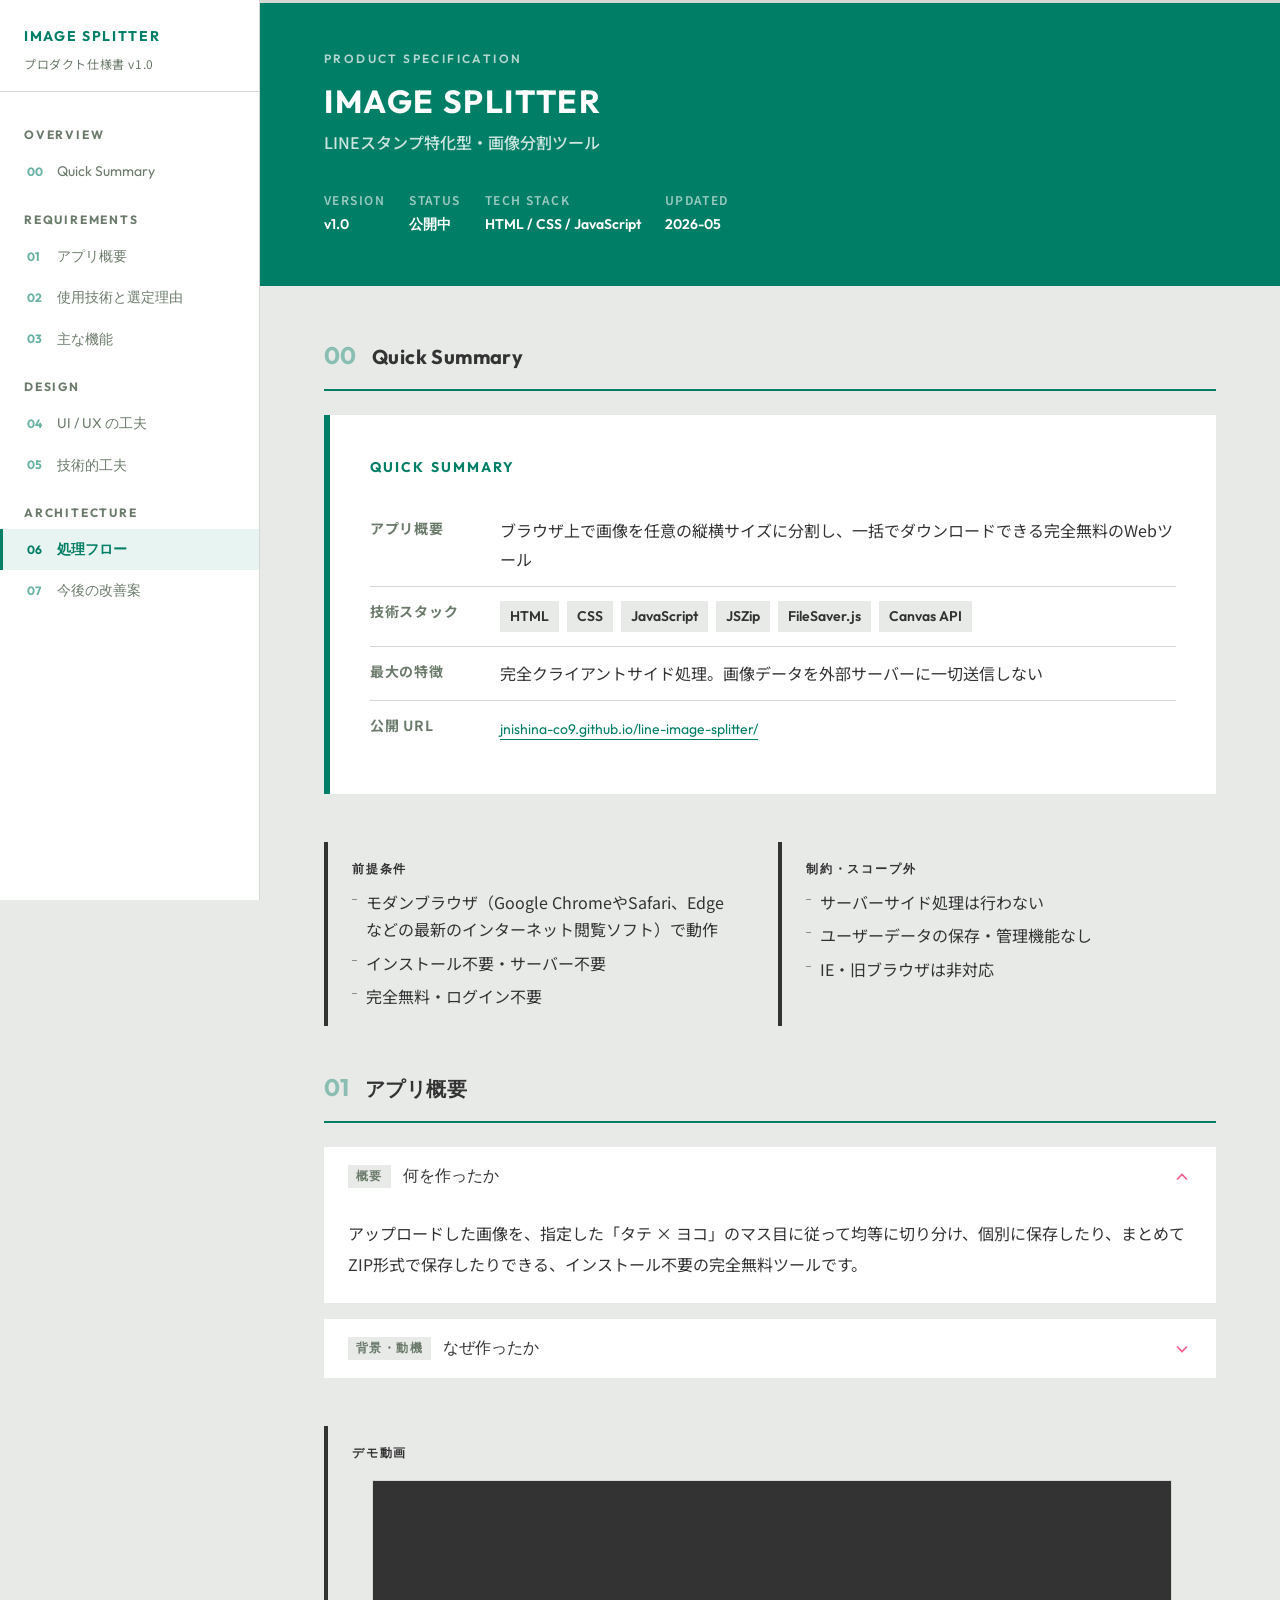
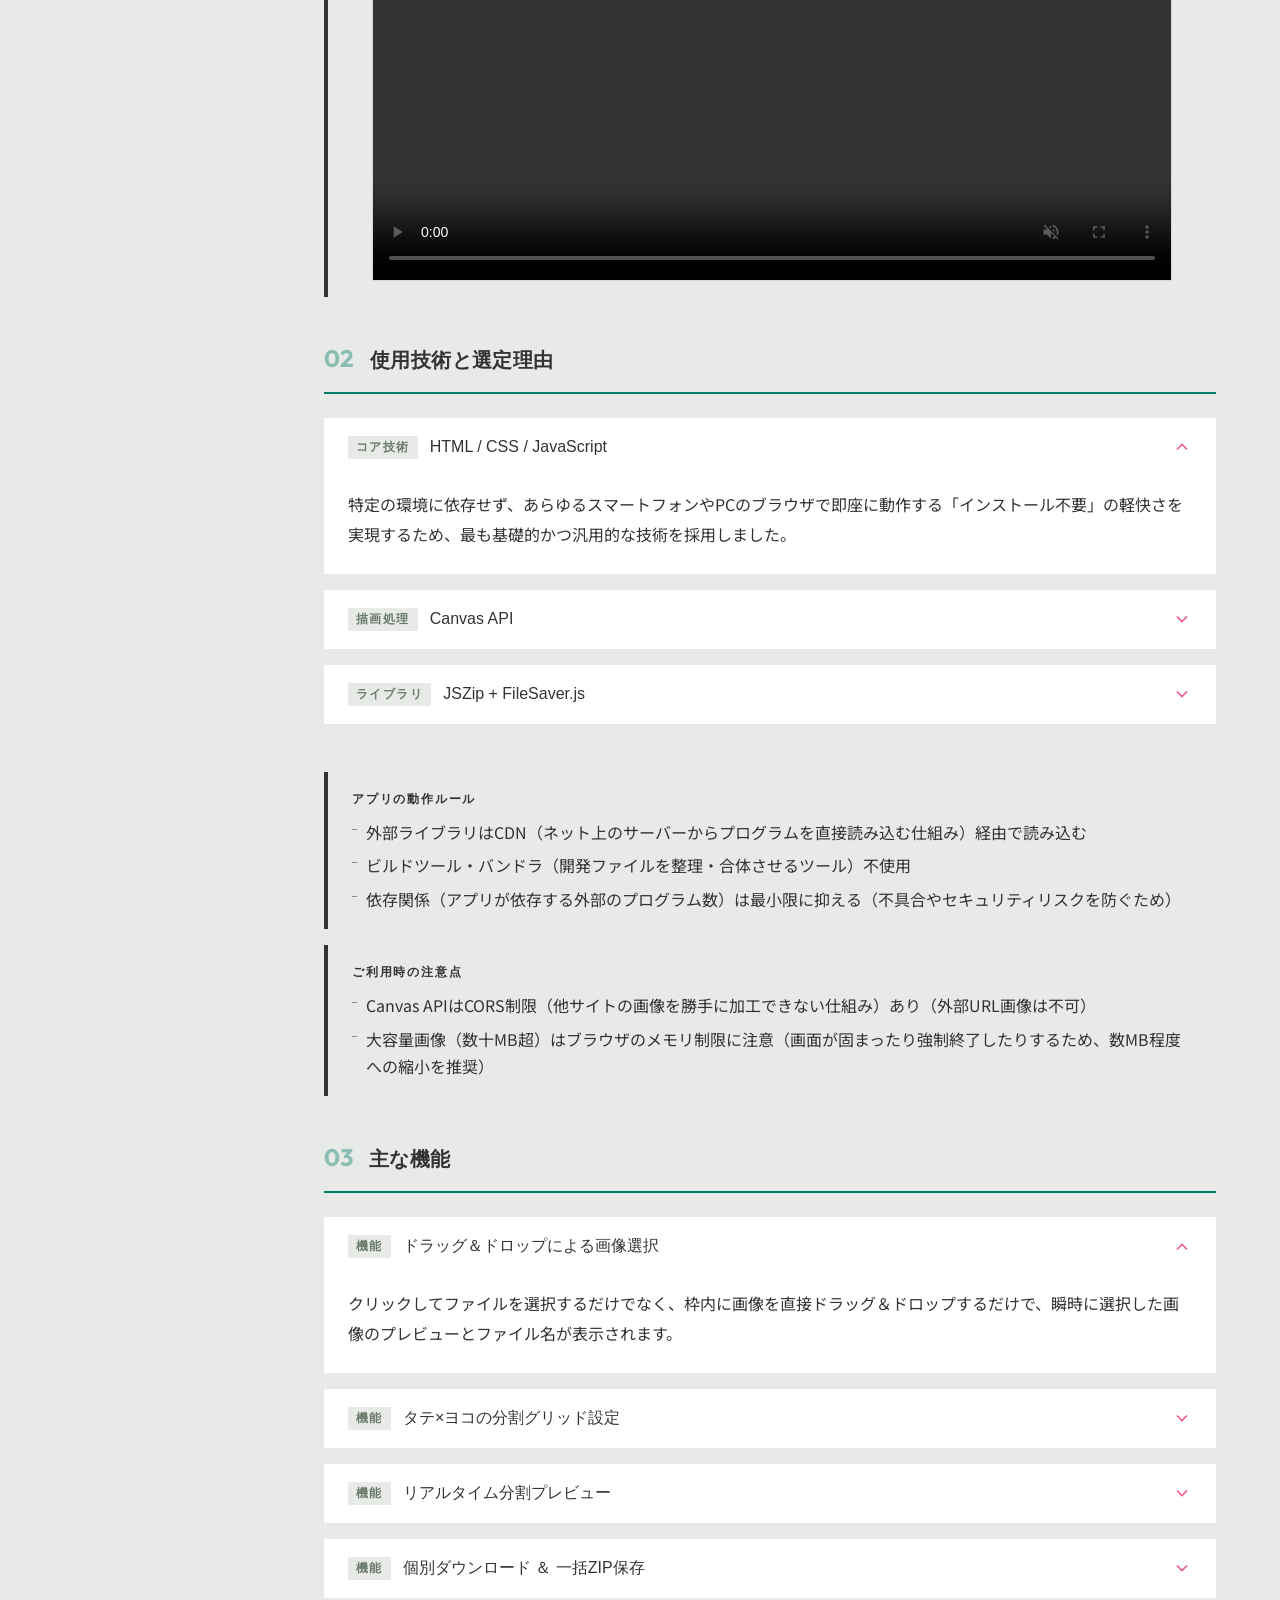
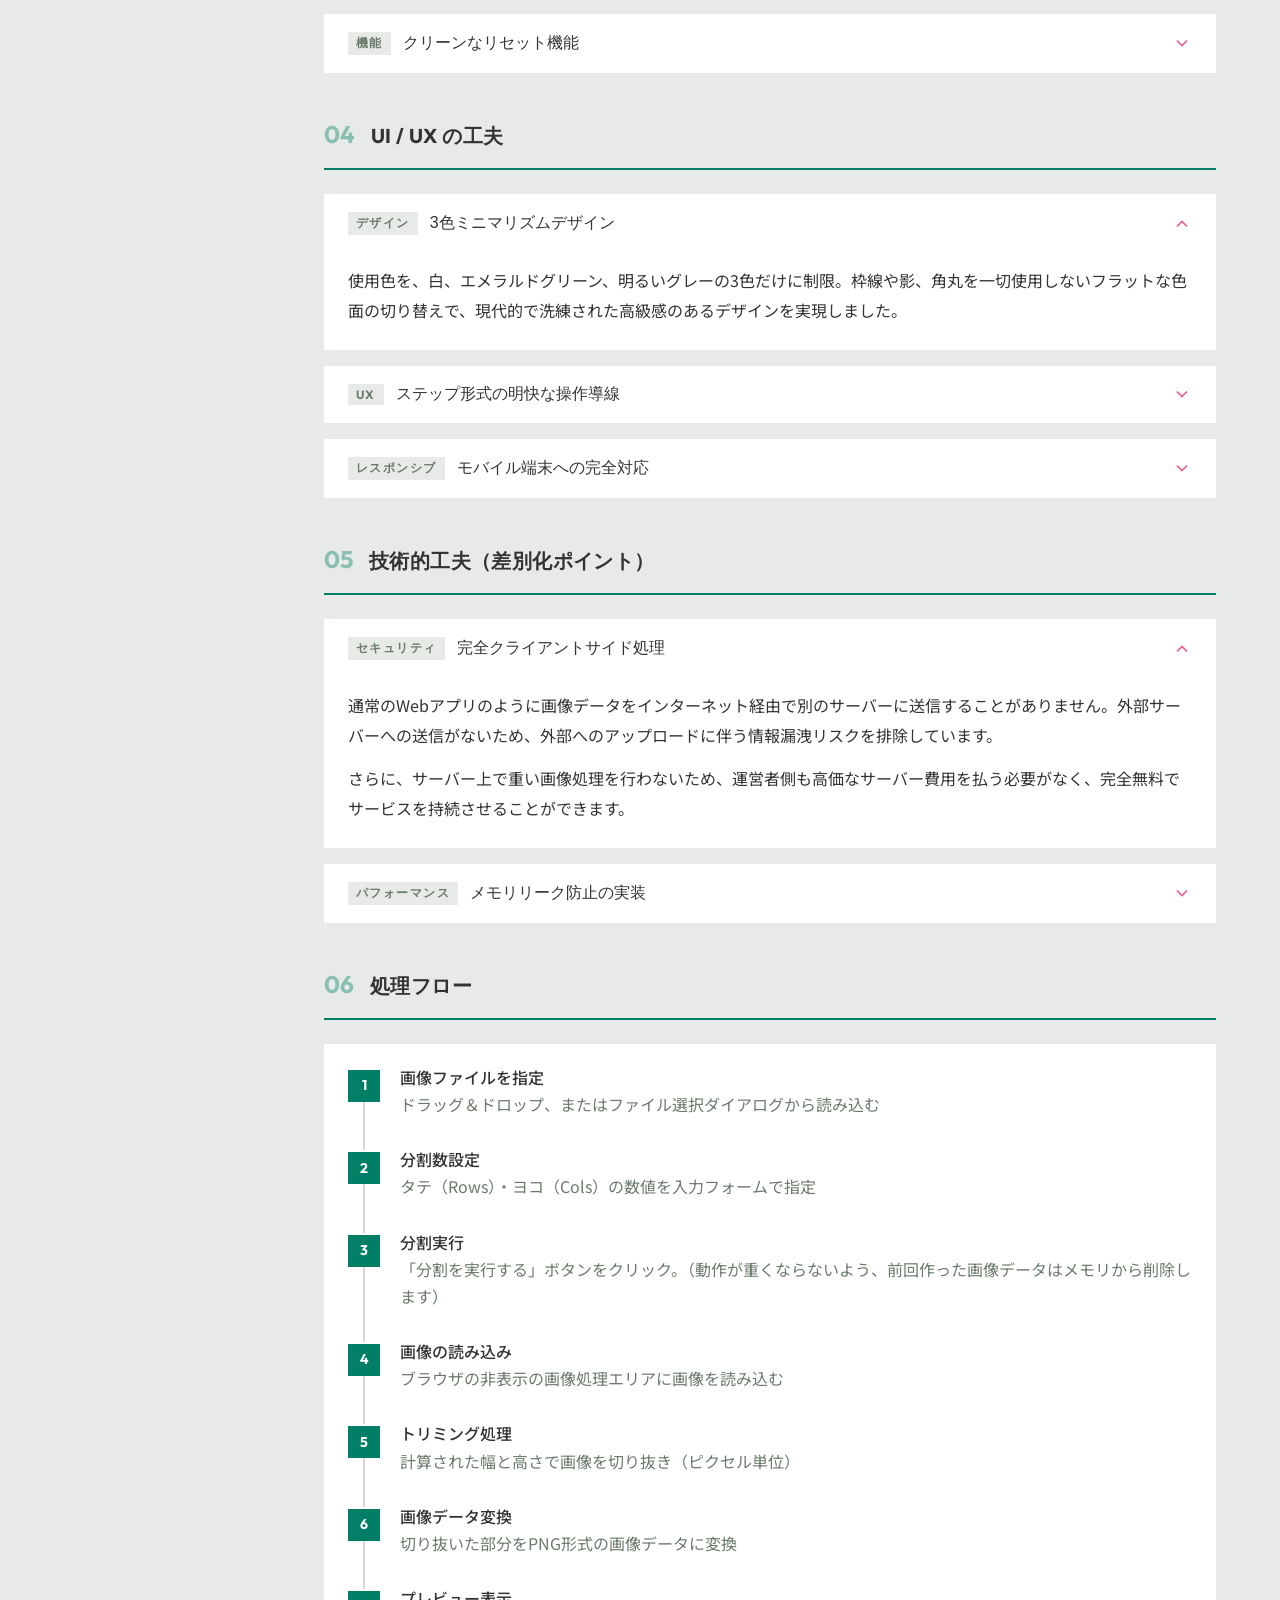
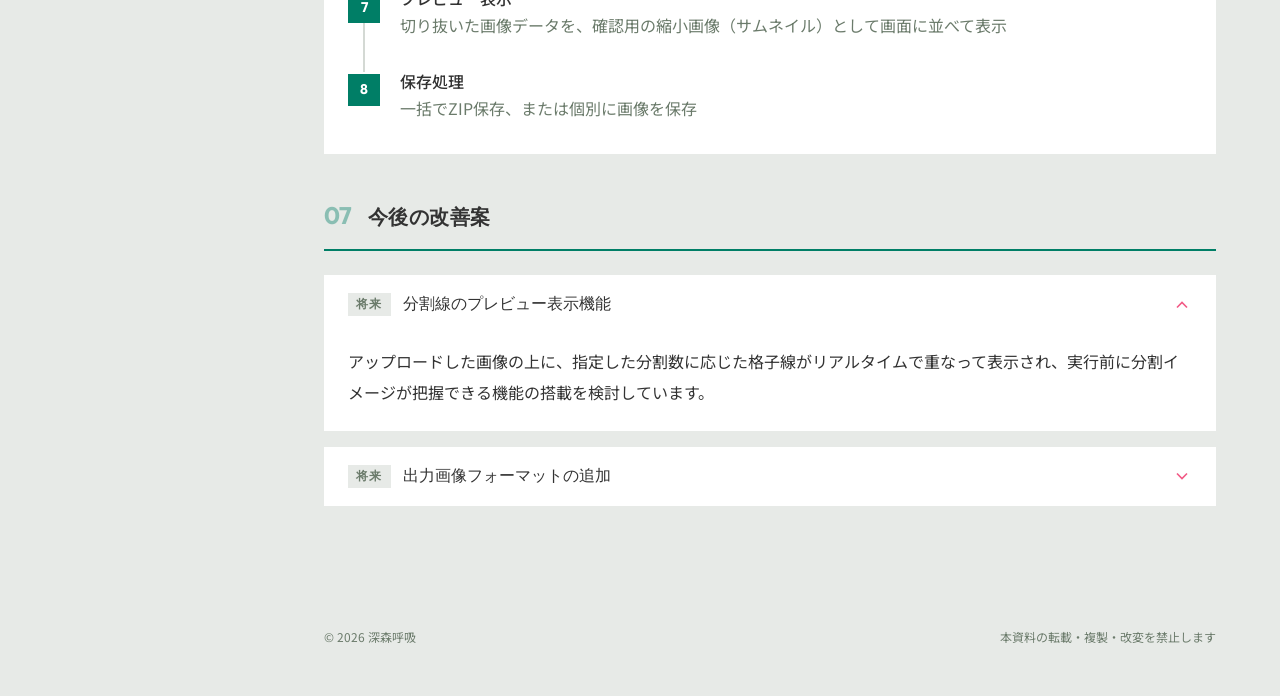
==== spec.html @ a81b2a08 "デモ動画を追加済み、ファイル内容を更新済み" ====
<!DOCTYPE html>
<html lang="ja">
<head>
<meta charset="UTF-8">
<meta name="viewport" content="width=device-width, initial-scale=1.0">
<title>IMAGE SPLITTER — プロダクト仕様書</title>
<link rel="preconnect" href="https://fonts.googleapis.com">
<link rel="preconnect" href="https://fonts.gstatic.com" crossorigin>
<link href="https://fonts.googleapis.com/css2?family=Noto+Sans+JP:wght@400;500;700&family=Outfit:wght@400;600;700&display=swap" rel="stylesheet">
<style>
  /* =============================================
     RESET & BASE
  ============================================= */
  *, *::before, *::after { box-sizing: border-box; margin: 0; padding: 0; }

  :root {
    /* 4色パレット（Junko指定） */
    --color-main:    #007E66;   /* メインカラー（ダークグリーン） */
    --color-base:    #FFFFFF;   /* ベースカラー（白） */
    --color-sub:     #E7EAE7;   /* サブカラー（ライトグレーグリーン） */
    --color-accent:  #F25A86;   /* アクセントカラー（ピンク） */
    --color-text:    #333333;   /* テキストカラー */
    /* 派生色（4色から計算） */
    --color-text-sub:      #6B7B6B;   /* --color-sub を暗くした補助テキスト */
    --color-border:        #D4D9D4;   /* --color-sub を少し濃くしたボーダー */
    --color-main-light:    #E8F4F1;   /* --color-main の極薄（前提ブロック背景） */
    --color-accent-light:  #FDEEF4;   /* --color-accent の極薄（将来ブロック背景） */
    --font-base:     'Noto Sans JP', 'Segoe UI', 'Hiragino Kaku Gothic ProN', 'Hiragino Sans', 'Yu Gothic', 'Meiryo', sans-serif;
    --font-accent:   'Outfit', 'Segoe UI', -apple-system, sans-serif;
    --sidebar-width: 260px;
  }

  html { scroll-behavior: smooth; }

  body {
    font-family: var(--font-base);
    font-size: 16px;
    line-height: 1.8;
    color: var(--color-text);
    background: var(--color-sub);
    min-height: 100vh;
  }

  /* =============================================
     LAYOUT SHELL
  ============================================= */
  .layout {
    display: flex;
    min-height: 100vh;
  }

  /* =============================================
     SIDEBAR
  ============================================= */
  .sidebar {
    position: fixed;
    top: 0;
    left: 0;
    width: var(--sidebar-width);
    height: 100vh;
    background: var(--color-base);
    display: flex;
    flex-direction: column;
    overflow: hidden;
    z-index: 100;
    border-right: 1px solid var(--color-border);
  }

  .sidebar__brand {
    padding: 24px 24px 16px;
    border-bottom: 1px solid var(--color-border);
    flex-shrink: 0;
  }

  .sidebar__app-name {
    font-family: var(--font-accent);
    font-size: 14px;
    font-weight: 700;
    letter-spacing: 0.12em;
    color: var(--color-main);
    text-transform: uppercase;
    text-decoration: none;
    display: block;
  }

  .sidebar__doc-type {
    font-size: 12px;
    color: var(--color-text-sub);
    letter-spacing: 0.05em;
    margin-top: 4px;
  }

  .sidebar__nav {
    flex: 1;
    overflow-y: auto;
    padding: 16px 0 24px;
  }

  .sidebar__nav::-webkit-scrollbar { width: 4px; }
  .sidebar__nav::-webkit-scrollbar-track { background: transparent; }
  .sidebar__nav::-webkit-scrollbar-thumb { background: var(--color-border); }

  .nav__section-label {
    font-family: var(--font-accent);
    font-size: 12px;
    font-weight: 700;
    letter-spacing: 0.15em;
    color: var(--color-text-sub);
    text-transform: uppercase;
    padding: 16px 24px 6px;
  }

  .nav__item {
    display: flex;
    align-items: center;
    gap: 10px;
    padding: 8px 24px;
    font-family: var(--font-accent);
    font-size: 14px;
    color: var(--color-text-sub);
    text-decoration: none;
    cursor: pointer;
    transition: background 0.15s, color 0.15s;
    border-left: 3px solid transparent;
  }

  .nav__item:hover {
    background: var(--color-sub);
    color: var(--color-text);
  }

  .nav__item.is-active {
    background: var(--color-main-light);
    color: var(--color-main);
    border-left-color: var(--color-main);
    font-weight: 700;
  }

  .nav__item-num {
    font-family: var(--font-accent);
    font-size: 12px;
    font-weight: 700;
    color: var(--color-main);
    opacity: 0.6;
    min-width: 20px;
  }

  .nav__item.is-active .nav__item-num { opacity: 1; }



  /* =============================================
     MAIN CONTENT
  ============================================= */
  .main {
    margin-left: var(--sidebar-width);
    flex: 1;
    min-width: 0;
  }

  /* =============================================
     PAGE HEADER
  ============================================= */
  .page-header {
    background: var(--color-main);
    padding: 48px 64px;
  }

  .page-header__eyebrow {
    font-family: var(--font-accent);
    font-size: 12px;
    font-weight: 600;
    letter-spacing: 0.2em;
    color: rgba(255,255,255,0.7);
    text-transform: uppercase;
    margin-bottom: 12px;
  }

  .page-header__title {
    font-family: var(--font-accent);
    font-size: 32px;
    font-weight: 700;
    color: var(--color-base);
    letter-spacing: 0.05em;
    line-height: 1.2;
  }

  .page-header__subtitle {
    font-size: 16px;
    color: rgba(255,255,255,0.8);
    margin-top: 8px;
    font-weight: 500;
  }

  .page-header__meta {
    display: flex;
    gap: 24px;
    margin-top: 32px;
    flex-wrap: wrap;
  }

  .meta-badge {
    display: flex;
    flex-direction: column;
    gap: 2px;
  }

  .meta-badge__label {
    font-size: 12px;
    letter-spacing: 0.12em;
    color: rgba(255,255,255,0.6);
    text-transform: uppercase;
    font-weight: 600;
  }

  .meta-badge__value {
    font-family: var(--font-accent);
    font-size: 14px;
    color: var(--color-base);
    font-weight: 600;
  }

  /* =============================================
     CONTENT AREA
  ============================================= */
  .content {
    padding: 48px 64px;
  }

  /* =============================================
     APP CARD (Section 0)
  ============================================= */
  .app-card {
    background: var(--color-base);
    padding: 40px;
    margin-bottom: 48px;
    border-left: 6px solid var(--color-main);
  }

  .app-card__title {
    font-family: var(--font-accent);
    font-size: 14px;
    font-weight: 700;
    letter-spacing: 0.15em;
    color: var(--color-main);
    text-transform: uppercase;
    margin-bottom: 24px;
  }

  .app-card__table {
    width: 100%;
    border-collapse: collapse;
  }

  .app-card__table tr {
    border-bottom: 1px solid var(--color-border);
  }

  .app-card__table tr:last-child { border-bottom: none; }

  .app-card__table th {
    font-size: 14px;
    font-weight: 700;
    color: var(--color-text-sub);
    letter-spacing: 0.05em;
    padding: 12px 16px 12px 0;
    text-align: left;
    white-space: nowrap;
    width: 130px;
    vertical-align: top;
  }

  .app-card__table td {
    font-size: 16px;
    color: var(--color-text);
    padding: 12px 0;
    vertical-align: top;
  }

  .tech-tag {
    display: inline-block;
    background: var(--color-sub);
    color: var(--color-text);
    font-size: 14px;
    padding: 3px 10px;
    font-family: var(--font-accent);
    font-weight: 600;
    margin: 2px 4px 2px 0;
  }

  .url-link {
    font-family: var(--font-accent);
    font-size: 14px;
    color: var(--color-main);
    text-decoration: none;
    border-bottom: 1px solid var(--color-main);
    padding-bottom: 1px;
  }

  /* =============================================
     SECTION
  ============================================= */
  .spec-section {
    margin-bottom: 40px;
    scroll-margin-top: 24px;
  }

  .section-header {
    display: flex;
    align-items: baseline;
    gap: 16px;
    margin-bottom: 24px;
    padding-bottom: 12px;
    border-bottom: 2px solid var(--color-main);
  }

  .section-num {
    font-family: var(--font-accent);
    font-size: 24px;
    font-weight: 700;
    color: var(--color-main);
    opacity: 0.4;
  }

  .section-title {
    font-family: var(--font-accent);
    font-size: 20px;
    font-weight: 700;
    color: var(--color-text);
    letter-spacing: 0.02em;
  }

  .section-body {
    display: flex;
    flex-direction: column;
    gap: 16px;
  }

  /* =============================================
     ACCORDION
  ============================================= */
  .accordion {
    background: var(--color-base);
    overflow: hidden;
  }

  .accordion__trigger {
    width: 100%;
    display: flex;
    align-items: center;
    justify-content: space-between;
    padding: 18px 24px;
    background: none;
    border: none;
    cursor: pointer;
    text-align: left;
    gap: 12px;
    transition: background 0.15s;
  }

  .accordion__trigger:hover { background: var(--color-main-light); }

  .accordion__trigger-left {
    display: flex;
    align-items: center;
    gap: 12px;
  }

  .accordion__tag {
    font-family: var(--font-accent);
    font-size: 12px;
    font-weight: 700;
    letter-spacing: 0.12em;
    text-transform: uppercase;
    padding: 3px 8px;
    white-space: nowrap;
    background: var(--color-sub);
    color: var(--color-text-sub);
  }

  .accordion__title {
    font-size: 16px;
    font-weight: 500;
    color: var(--color-text);
  }

  .accordion__icon {
    width: 20px;
    height: 20px;
    flex-shrink: 0;
    color: var(--color-accent);
    transition: transform 0.25s ease;
  }

  .accordion.is-open .accordion__icon { transform: rotate(180deg); }

  .accordion__body {
    display: none;
    padding: 12px 24px 24px;
    animation: fadeIn 0.2s ease;
  }

  .accordion.is-open .accordion__body { display: block; }

  @keyframes fadeIn {
    from { opacity: 0; transform: translateY(-4px); }
    to   { opacity: 1; transform: translateY(0); }
  }

  .accordion__body p {
    font-size: 16px;
    line-height: 1.9;
    color: var(--color-text);
    margin-bottom: 12px;
  }

  .accordion__body p:last-child { margin-bottom: 0; }

  /* =============================================
     SPEC BLOCKS (前提・制約・決定理由)
  ============================================= */
  .block-grid {
    display: grid;
    grid-template-columns: 1fr 1fr;
    gap: 16px;
  }

  .spec-block {
    padding: 16px 24px;
    background: transparent;
    border-left: 4px solid var(--color-text);
  }

  /* アコーディオンの直後に配置される縦線ブロックに上部余白を追加（gap:16pxと合算して48pxに調整） */
  .accordion + .spec-block,
  .accordion + .block-grid {
    margin-top: 32px;
  }

  .spec-block__label {
    font-family: var(--font-accent);
    font-size: 12px;
    font-weight: 700;
    letter-spacing: 0.15em;
    text-transform: uppercase;
    margin-bottom: 10px;
    color: var(--color-text);
  }

  .spec-block ul {
    list-style: none;
    display: flex;
    flex-direction: column;
    gap: 6px;
  }

  .spec-block li {
    font-size: 16px;
    line-height: 1.7;
    color: var(--color-text);
    padding-left: 14px;
    position: relative;
  }

  .spec-block li::before {
    content: '';
    position: absolute;
    left: 0;
    top: 10px;
    width: 5px;
    height: 1px;
    background: currentColor;
    opacity: 0.5;
  }

  /* =============================================
     FLOW DIAGRAM
  ============================================= */
  .flow {
    display: flex;
    flex-direction: column;
    gap: 0;
    background: var(--color-base);
    padding: 24px 24px 32px;
  }

  .flow-step {
    display: flex;
    align-items: flex-start;
    gap: 20px;
  }

  .flow-step__left {
    display: flex;
    flex-direction: column;
    align-items: center;
    flex-shrink: 0;
    align-self: stretch;
  }

  .flow-step__num {
    width: 32px;
    height: 32px;
    background: var(--color-main);
    color: var(--color-base);
    font-family: var(--font-accent);
    font-size: 14px;
    font-weight: 700;
    display: flex;
    align-items: center;
    justify-content: center;
    flex-shrink: 0;
    margin-top: 2px;
  }

  .flow-step__line {
    width: 2px;
    flex: 1;
    min-height: 32px;
    background: var(--color-border);
    margin: 0 auto;
  }

  .flow-step:last-child .flow-step__line { display: none; }

  .flow-step__content {
    padding-top: 0;
    padding-bottom: 32px;
  }

  .flow-step:last-child .flow-step__content { padding-bottom: 0; }

  .flow-step__title {
    font-size: 16px;
    font-weight: 500;
    color: var(--color-text);
    margin-bottom: 4px;
    line-height: 1.2;
  }

  .flow-step__desc {
    font-size: 16px;
    color: var(--color-text-sub);
    line-height: 1.7;
  }



  .demo-video-wrapper {
    position: relative;
    width: 100%;
    max-width: 800px;
    margin: 16px auto 0 auto;
  }

  .demo-video-wrapper video {
    width: 100%;
    height: auto;
    display: block;
    border: 1px solid var(--color-border);
  }

  /* =============================================
     PAGE FOOTER
  ============================================= */
  .page-footer {
    padding: 32px 64px 48px;
    display: flex;
    justify-content: space-between;
    align-items: center;
    font-size: 12px;
    color: var(--color-text-sub);
  }

  /* =============================================
     PROGRESS BAR
  ============================================= */
  .reading-progress {
    position: fixed;
    top: 0;
    left: var(--sidebar-width);
    right: 0;
    height: 3px;
    background: var(--color-border);
    z-index: 200;
  }

  .reading-progress__bar {
    height: 100%;
    background: var(--color-main);
    width: 0%;
    transition: width 0.1s linear;
  }

  /* =============================================
     RESPONSIVE — デスクトップファースト 4段階
     XL（大画面）    : 1440px 以上
     L（デスクトップ）: 1024–1439px ← ベース（何もなし）
     M（タブレット）  : 768–1023px
     S（スマホ）      : 767px 以下
  ============================================= */

  /* XL: 大画面（1440px 以上） */
  @media (min-width: 1440px) {
    :root { --sidebar-width: 280px; }
    .content { padding: 56px 80px; }
    .page-header { padding: 56px 80px; }
    .page-footer { padding: 24px 80px; }
  }

  /* M: タブレット（768–1023px） */
  @media (max-width: 1023px) {
    :root { --sidebar-width: 220px; }
    .content { padding: 32px 40px; }
    .page-header { padding: 40px; }
    .page-footer { padding: 20px 40px; }
    .block-grid { grid-template-columns: 1fr; }
  }

  /* S: スマホ（767px 以下） */
  @media (max-width: 767px) {
    /* サイドバー：画面外に格納 */
    .sidebar {
      transform: translateX(-100%);
      transition: transform 0.3s ease;
    }
    .sidebar.is-open { transform: translateX(0); }

    .main { margin-left: 0; }
    .page-footer {
      padding: 16px 20px 24px;
      flex-direction: column;
      gap: 4px;
      text-align: center;
      font-size: 11px;
    }
    .reading-progress { left: 0; }
    .page-header { padding: 56px 20px 32px; }  /* 上部にメニューボタン分の余白 */
    .page-header__title { font-size: 24px; }
    .section-title { font-size: 16px; }
    .section-num { font-size: 18px; }
    .accordion__title, .flow-step__title { font-size: 14px; }
    .accordion__body p, .spec-block li, .flow-step__desc, .app-card__table td { font-size: 14px; }
    .nav__item, .app-card__table th, .meta-badge__value, .tech-tag, .url-link, .flow-step__num { font-size: 13px; }
    .sidebar__doc-type, .nav__section-label, .nav__item-num, .meta-badge__label, .accordion__tag, .spec-block__label { font-size: 11px; }
    .content { padding: 24px 20px; }
    .block-grid { grid-template-columns: 1fr; }

    /* メニューボタン（右上固定） */
    .menu-toggle {
      display: flex;
      position: fixed;
      top: 16px;
      right: 16px;
      width: 44px;
      height: 44px;
      background: var(--color-main);
      color: #fff;
      align-items: center;
      justify-content: center;
      cursor: pointer;
      z-index: 300;
      border: none;
      border-radius: 0;
    }

    /* トップへ戻るボタン（右下固定） */
    .scroll-top-btn {
      display: flex;
    }

    /* オーバーレイ */
    .overlay {
      display: none;
      position: fixed;
      inset: 0;
      background: rgba(0,0,0,0.4);
      z-index: 99;
    }
    .overlay.is-active { display: block; }
  }

  /* =============================================
     SCROLL TO TOP BUTTON
  ============================================= */
  .scroll-top-btn {
    display: none;  /* デスクトップ・タブレットは非表示 */
    position: fixed;
    bottom: 24px;
    right: 16px;
    width: 44px;
    height: 44px;
    background: var(--color-text);
    color: #fff;
    align-items: center;
    justify-content: center;
    cursor: pointer;
    z-index: 200;
    border: none;
    opacity: 0;
    transition: opacity 0.3s ease;
  }

  .scroll-top-btn.is-visible { opacity: 1; }

  /* =============================================
     PRINT
  ============================================= */
  @media print {
    .sidebar, .reading-progress, .menu-toggle, .scroll-top-btn { display: none !important; }
    .main { margin-left: 0; }
    .accordion__body { display: block !important; }
    .accordion__icon { display: none; }
    .page-header { background: none; padding: 0 0 24px; border-bottom: 2px solid #000; }
    .page-header__title, .page-header__subtitle { color: #000; }
    .page-header__eyebrow, .meta-badge__label { color: #666; }
    .meta-badge__value { color: #000; }
  }
</style>
</head>
<body>

<!-- 読書進捗バー -->
<div class="reading-progress" role="progressbar" aria-label="読書進捗">
  <div class="reading-progress__bar" id="progressBar"></div>
</div>

<!-- モバイルオーバーレイ -->
<div class="overlay" id="overlay"></div>

<!-- メニューボタン（SP時・右上固定） -->
<button class="menu-toggle" id="menuToggle" aria-label="目次を開く" style="display:none;">
  <svg width="18" height="18" viewBox="0 0 24 24" fill="none" stroke="currentColor" stroke-width="2.5"><line x1="3" y1="6" x2="21" y2="6"/><line x1="3" y1="12" x2="21" y2="12"/><line x1="3" y1="18" x2="21" y2="18"/></svg>
</button>

<!-- トップへ戻るボタン（SP時・右下固定） -->
<button class="scroll-top-btn" id="scrollTopBtn" aria-label="ページ先頭に戻る">
  <svg width="18" height="18" viewBox="0 0 24 24" fill="none" stroke="currentColor" stroke-width="2.5"><polyline points="18 15 12 9 6 15"/></svg>
</button>

<div class="layout">

  <!-- ======= SIDEBAR ======= -->
  <aside class="sidebar" id="sidebar" role="navigation" aria-label="目次">
    <div class="sidebar__brand">
      <a href="#" class="sidebar__app-name">IMAGE SPLITTER</a>
      <div class="sidebar__doc-type">プロダクト仕様書 v1.0</div>
    </div>

    <nav class="sidebar__nav">
      <div class="nav__section-label">Overview</div>
      <a class="nav__item" href="#sec-0" id="nav-0">
        <span class="nav__item-num">00</span>Quick Summary
      </a>

      <div class="nav__section-label">Requirements</div>
      <a class="nav__item" href="#sec-1" id="nav-1">
        <span class="nav__item-num">01</span>アプリ概要
      </a>
      <a class="nav__item" href="#sec-2" id="nav-2">
        <span class="nav__item-num">02</span>使用技術と選定理由
      </a>
      <a class="nav__item" href="#sec-3" id="nav-3">
        <span class="nav__item-num">03</span>主な機能
      </a>

      <div class="nav__section-label">Design</div>
      <a class="nav__item" href="#sec-4" id="nav-4">
        <span class="nav__item-num">04</span>UI / UX の工夫
      </a>
      <a class="nav__item" href="#sec-5" id="nav-5">
        <span class="nav__item-num">05</span>技術的工夫
      </a>

      <div class="nav__section-label">Architecture</div>
      <a class="nav__item" href="#sec-6" id="nav-6">
        <span class="nav__item-num">06</span>処理フロー
      </a>
      <a class="nav__item" href="#sec-7" id="nav-7">
        <span class="nav__item-num">07</span>今後の改善案
      </a>
    </nav>


  </aside>

  <!-- ======= MAIN ======= -->
  <div class="main">

    <!-- PAGE HEADER -->
    <header class="page-header">
      <div class="page-header__eyebrow">PRODUCT SPECIFICATION</div>
      <h1 class="page-header__title">IMAGE SPLITTER</h1>
      <div class="page-header__subtitle">LINEスタンプ特化型・画像分割ツール</div>
      <div class="page-header__meta">
        <div class="meta-badge">
          <span class="meta-badge__label">Version</span>
          <span class="meta-badge__value">v1.0</span>
        </div>
        <div class="meta-badge">
          <span class="meta-badge__label">Status</span>
          <span class="meta-badge__value">公開中</span>
        </div>
        <div class="meta-badge">
          <span class="meta-badge__label">Tech Stack</span>
          <span class="meta-badge__value">HTML / CSS / JavaScript</span>
        </div>
        <div class="meta-badge">
          <span class="meta-badge__label">Updated</span>
          <span class="meta-badge__value">2026-05</span>
        </div>
      </div>
    </header>

    <!-- CONTENT -->
    <main class="content">

      <!-- ================================
           SECTION 0: アプリカード
      ================================ -->
      <section class="spec-section" id="sec-0" aria-labelledby="title-0">
        <div class="section-header">
          <span class="section-num">00</span>
          <h2 class="section-title" id="title-0">Quick Summary</h2>
        </div>

        <div class="app-card">
          <div class="app-card__title">Quick Summary</div>
          <table class="app-card__table">
            <tbody>
              <tr>
                <th>アプリ概要</th>
                <td>ブラウザ上で画像を任意の縦横サイズに分割し、一括でダウンロードできる完全無料のWebツール</td>
              </tr>
              <tr>
                <th>技術スタック</th>
                <td>
                  <span class="tech-tag">HTML</span>
                  <span class="tech-tag">CSS</span>
                  <span class="tech-tag">JavaScript</span>
                  <span class="tech-tag">JSZip</span>
                  <span class="tech-tag">FileSaver.js</span>
                  <span class="tech-tag">Canvas API</span>
                </td>
              </tr>
              <tr>
                <th>最大の特徴</th>
                <td>完全クライアントサイド処理。画像データを外部サーバーに一切送信しない</td>
              </tr>
              <tr>
                <th>公開 URL</th>
                <td>
                  <a class="url-link" href="https://jnishina-co9.github.io/line-image-splitter/" target="_blank" rel="noopener">
                    jnishina-co9.github.io/line-image-splitter/
                  </a>
                </td>
              </tr>
            </tbody>
          </table>
        </div>

        <!-- 前提・制約ブロック -->
        <div class="block-grid">
          <div class="spec-block spec-block--premise">
            <div class="spec-block__label">前提条件</div>
            <ul>
              <li>モダンブラウザ（Google ChromeやSafari、Edgeなどの最新のインターネット閲覧ソフト）で動作</li>
              <li>インストール不要・サーバー不要</li>
              <li>完全無料・ログイン不要</li>
            </ul>
          </div>
          <div class="spec-block spec-block--constraint">
            <div class="spec-block__label">制約・スコープ外</div>
            <ul>
              <li>サーバーサイド処理は行わない</li>
              <li>ユーザーデータの保存・管理機能なし</li>
              <li>IE・旧ブラウザは非対応</li>
            </ul>
          </div>
        </div>
      </section>

      <!-- ================================
           SECTION 1: アプリ概要
      ================================ -->
      <section class="spec-section" id="sec-1" aria-labelledby="title-1">
        <div class="section-header">
          <span class="section-num">01</span>
          <h2 class="section-title" id="title-1">アプリ概要</h2>
        </div>
        <div class="section-body">

          <div class="accordion is-open" id="acc-1-1">
            <button class="accordion__trigger" aria-expanded="true" aria-controls="body-1-1">
              <div class="accordion__trigger-left">
                <span class="accordion__tag accordion__tag--feature">概要</span>
                <span class="accordion__title">何を作ったか</span>
              </div>
              <svg class="accordion__icon" viewBox="0 0 24 24" fill="none" stroke="currentColor" stroke-width="2"><polyline points="6 9 12 15 18 9"/></svg>
            </button>
            <div class="accordion__body" id="body-1-1">
              <p>アップロードした画像を、指定した「タテ × ヨコ」のマス目に従って均等に切り分け、個別に保存したり、まとめてZIP形式で保存したりできる、インストール不要の完全無料ツールです。</p>
            </div>
          </div>

          <div class="accordion" id="acc-1-2">
            <button class="accordion__trigger" aria-expanded="false" aria-controls="body-1-2">
              <div class="accordion__trigger-left">
                <span class="accordion__tag accordion__tag--rationale">背景・動機</span>
                <span class="accordion__title">なぜ作ったか</span>
              </div>
              <svg class="accordion__icon" viewBox="0 0 24 24" fill="none" stroke="currentColor" stroke-width="2"><polyline points="6 9 12 15 18 9"/></svg>
            </button>
            <div class="accordion__body" id="body-1-2">
              <p><strong>背景：</strong>Instagramのグリッド投稿やゲーム開発で使うスプライト画像を作成するために、画像をきれいに分割したいというニーズが存在します。</p>
              <p><strong>課題：</strong>既存のオンライン画像分割サービスには、外部サーバーへの画像アップロードによるプライバシー漏洩リスクや無料版での画質劣化、有料プランが必要などの課題があります。</p>
              <p><strong>解決策：</strong>外部サーバーへ画像を一切送信せず、ユーザーのブラウザ上だけで処理を完結させることで、「完全なプライバシー保護」「高画質な切り出し」「完全無料」を同時に実現しました。</p>
            </div>
          </div>

          <div class="spec-block" style="margin-top: 32px;">
            <div class="spec-block__label">デモ動画</div>
            <div class="demo-video-wrapper">
              <video src="demo.mp4" preload="metadata" autoplay loop muted playsinline controls>
                お使いのブラウザは動画の再生に対応していません。
              </video>
            </div>
          </div>


        </div>
      </section>

      <!-- ================================
           SECTION 2: 使用技術と選定理由
      ================================ -->
      <section class="spec-section" id="sec-2" aria-labelledby="title-2">
        <div class="section-header">
          <span class="section-num">02</span>
          <h2 class="section-title" id="title-2">使用技術と選定理由</h2>
        </div>
        <div class="section-body">

          <div class="accordion is-open" id="acc-2-1">
            <button class="accordion__trigger" aria-expanded="true" aria-controls="body-2-1">
              <div class="accordion__trigger-left">
                <span class="accordion__tag accordion__tag--tech">コア技術</span>
                <span class="accordion__title">HTML / CSS / JavaScript</span>
              </div>
              <svg class="accordion__icon" viewBox="0 0 24 24" fill="none" stroke="currentColor" stroke-width="2"><polyline points="6 9 12 15 18 9"/></svg>
            </button>
            <div class="accordion__body" id="body-2-1">
              <p>特定の環境に依存せず、あらゆるスマートフォンやPCのブラウザで即座に動作する「インストール不要」の軽快さを実現するため、最も基礎的かつ汎用的な技術を採用しました。</p>
            </div>
          </div>

          <div class="accordion" id="acc-2-2">
            <button class="accordion__trigger" aria-expanded="false" aria-controls="body-2-2">
              <div class="accordion__trigger-left">
                <span class="accordion__tag accordion__tag--tech">描画処理</span>
                <span class="accordion__title">Canvas API</span>
              </div>
              <svg class="accordion__icon" viewBox="0 0 24 24" fill="none" stroke="currentColor" stroke-width="2"><polyline points="6 9 12 15 18 9"/></svg>
            </button>
            <div class="accordion__body" id="body-2-2">
              <p>サーバーを介さず、ユーザーのデバイス上で直接画像を読み込み、正確なピクセル単位での分割と画像書き出しを高速に行うため、ブラウザに標準搭載されている描画機能であるCanvas APIを使用しました。</p>
            </div>
          </div>

          <div class="accordion" id="acc-2-3">
            <button class="accordion__trigger" aria-expanded="false" aria-controls="body-2-3">
              <div class="accordion__trigger-left">
                <span class="accordion__tag accordion__tag--tech">ライブラリ</span>
                <span class="accordion__title">JSZip + FileSaver.js</span>
              </div>
              <svg class="accordion__icon" viewBox="0 0 24 24" fill="none" stroke="currentColor" stroke-width="2"><polyline points="6 9 12 15 18 9"/></svg>
            </button>
            <div class="accordion__body" id="body-2-3">
              <p><strong>JSZip：</strong>分割された何十枚もの画像をユーザーが手動で一枚ずつ保存する手間を解消するため、ブラウザ上で一瞬にしてファイルを圧縮できるJSZipを採用し、一括保存機能を実現しました。</p>
              <p><strong>FileSaver.js：</strong>ブラウザ側で生成した画像データやZIPデータを、ユーザーのダウンロードフォルダへ安全かつ確実に保存する処理を、短いコードで安定して実装するために採用しました。</p>
            </div>
          </div>

          <div class="spec-block spec-block--premise">
            <div class="spec-block__label">アプリの動作ルール</div>
            <ul>
              <li>外部ライブラリはCDN（ネット上のサーバーからプログラムを直接読み込む仕組み）経由で読み込む</li>
              <li>ビルドツール・バンドラ（開発ファイルを整理・合体させるツール）不使用</li>
              <li>依存関係（アプリが依存する外部のプログラム数）は最小限に抑える（不具合やセキュリティリスクを防ぐため）</li>
            </ul>
          </div>
          <div class="spec-block spec-block--constraint">
            <div class="spec-block__label">ご利用時の注意点</div>
            <ul>
              <li>Canvas APIはCORS制限（他サイトの画像を勝手に加工できない仕組み）あり（外部URL画像は不可）</li>
              <li>大容量画像（数十MB超）はブラウザのメモリ制限に注意（画面が固まったり強制終了したりするため、数MB程度への縮小を推奨）</li>
            </ul>
          </div>
        </div>
      </section>

      <!-- ================================
           SECTION 3: 主な機能
      ================================ -->
      <section class="spec-section" id="sec-3" aria-labelledby="title-3">
        <div class="section-header">
          <span class="section-num">03</span>
          <h2 class="section-title" id="title-3">主な機能</h2>
        </div>
        <div class="section-body">

          <div class="accordion is-open" id="acc-3-1">
            <button class="accordion__trigger" aria-expanded="true" aria-controls="body-3-1">
              <div class="accordion__trigger-left">
                <span class="accordion__tag accordion__tag--feature">機能</span>
                <span class="accordion__title">ドラッグ＆ドロップによる画像選択</span>
              </div>
              <svg class="accordion__icon" viewBox="0 0 24 24" fill="none" stroke="currentColor" stroke-width="2"><polyline points="6 9 12 15 18 9"/></svg>
            </button>
            <div class="accordion__body" id="body-3-1">
              <p>クリックしてファイルを選択するだけでなく、枠内に画像を直接ドラッグ＆ドロップするだけで、瞬時に選択した画像のプレビューとファイル名が表示されます。</p>
            </div>
          </div>

          <div class="accordion" id="acc-3-2">
            <button class="accordion__trigger" aria-expanded="false" aria-controls="body-3-2">
              <div class="accordion__trigger-left">
                <span class="accordion__tag accordion__tag--feature">機能</span>
                <span class="accordion__title">タテ×ヨコの分割グリッド設定</span>
              </div>
              <svg class="accordion__icon" viewBox="0 0 24 24" fill="none" stroke="currentColor" stroke-width="2"><polyline points="6 9 12 15 18 9"/></svg>
            </button>
            <div class="accordion__body" id="body-3-2">
              <p>分割数を「タテ（Rows）」「ヨコ（Cols）」の数値入力フォームで指定します（初期値はそれぞれ「3」）。誤った操作を防ぐため、1未満の数値は入力できない仕組みになっています。</p>
            </div>
          </div>

          <div class="accordion" id="acc-3-3">
            <button class="accordion__trigger" aria-expanded="false" aria-controls="body-3-3">
              <div class="accordion__trigger-left">
                <span class="accordion__tag accordion__tag--feature">機能</span>
                <span class="accordion__title">リアルタイム分割プレビュー</span>
              </div>
              <svg class="accordion__icon" viewBox="0 0 24 24" fill="none" stroke="currentColor" stroke-width="2"><polyline points="6 9 12 15 18 9"/></svg>
            </button>
            <div class="accordion__body" id="body-3-3">
              <p>「分割を実行する」ボタンを押すと、即座に画面下部へ切り分けられた画像の一覧がカード状に並んで表示されます。切り出し後の見た目をその場で確認できます。</p>
            </div>
          </div>

          <div class="accordion" id="acc-3-4">
            <button class="accordion__trigger" aria-expanded="false" aria-controls="body-3-4">
              <div class="accordion__trigger-left">
                <span class="accordion__tag accordion__tag--feature">機能</span>
                <span class="accordion__title">個別ダウンロード ＆ 一括ZIP保存</span>
              </div>
              <svg class="accordion__icon" viewBox="0 0 24 24" fill="none" stroke="currentColor" stroke-width="2"><polyline points="6 9 12 15 18 9"/></svg>
            </button>
            <div class="accordion__body" id="body-3-4">
              <p>分割された画像カードにはそれぞれ個別のダウンロードボタンが付いており、必要な画像だけを単体で保存できます。また、すべての画像をワンクリックで1つのZIPファイルにまとめて保存する機能も備えています。</p>
            </div>
          </div>

          <div class="accordion" id="acc-3-5">
            <button class="accordion__trigger" aria-expanded="false" aria-controls="body-3-5">
              <div class="accordion__trigger-left">
                <span class="accordion__tag accordion__tag--feature">機能</span>
                <span class="accordion__title">クリーンなリセット機能</span>
              </div>
              <svg class="accordion__icon" viewBox="0 0 24 24" fill="none" stroke="currentColor" stroke-width="2"><polyline points="6 9 12 15 18 9"/></svg>
            </button>
            <div class="accordion__body" id="body-3-5">
              <p>リセットボタンを押すと、すべてのデータ（選択した画像、設定数値、生成された画像データ、ブラウザの一時メモリ）が初期化されるとともに、画面がスムーズに最上部へスクロールし、すぐに次の作業に取り掛かれます。</p>
            </div>
          </div>

        </div>
      </section>

      <!-- ================================
           SECTION 4: UI/UXの工夫
      ================================ -->
      <section class="spec-section" id="sec-4" aria-labelledby="title-4">
        <div class="section-header">
          <span class="section-num">04</span>
          <h2 class="section-title" id="title-4">UI / UX の工夫</h2>
        </div>
        <div class="section-body">

          <div class="accordion is-open" id="acc-4-1">
            <button class="accordion__trigger" aria-expanded="true" aria-controls="body-4-1">
              <div class="accordion__trigger-left">
                <span class="accordion__tag accordion__tag--design">デザイン</span>
                <span class="accordion__title">3色ミニマリズムデザイン</span>
              </div>
              <svg class="accordion__icon" viewBox="0 0 24 24" fill="none" stroke="currentColor" stroke-width="2"><polyline points="6 9 12 15 18 9"/></svg>
            </button>
            <div class="accordion__body" id="body-4-1">
              <p>使用色を、白、エメラルドグリーン、明るいグレーの3色だけに制限。枠線や影、角丸を一切使用しないフラットな色面の切り替えで、現代的で洗練された高級感のあるデザインを実現しました。</p>
            </div>
          </div>

          <div class="accordion" id="acc-4-2">
            <button class="accordion__trigger" aria-expanded="false" aria-controls="body-4-2">
              <div class="accordion__trigger-left">
                <span class="accordion__tag accordion__tag--design">UX</span>
                <span class="accordion__title">ステップ形式の明快な操作導線</span>
              </div>
              <svg class="accordion__icon" viewBox="0 0 24 24" fill="none" stroke="currentColor" stroke-width="2"><polyline points="6 9 12 15 18 9"/></svg>
            </button>
            <div class="accordion__body" id="body-4-2">
              <p>「1. 画像を選択」「2. 分割数（タテ×ヨコ）」と見出しに番号を振り、ユーザーが上から順番に操作していくだけで迷わず目的を達成できるよう設計しています。</p>
            </div>
          </div>

          <div class="accordion" id="acc-4-3">
            <button class="accordion__trigger" aria-expanded="false" aria-controls="body-4-3">
              <div class="accordion__trigger-left">
                <span class="accordion__tag accordion__tag--design">レスポンシブ</span>
                <span class="accordion__title">モバイル端末への完全対応</span>
              </div>
              <svg class="accordion__icon" viewBox="0 0 24 24" fill="none" stroke="currentColor" stroke-width="2"><polyline points="6 9 12 15 18 9"/></svg>
            </button>
            <div class="accordion__body" id="body-4-3">
              <p>スマホやタブレットなどの小さな画面では、横並びだった入力欄やボタンが縦1列に自動で並び変わります。分割結果のサムネイル領域は一覧性を保つため2列で表示されるよう最適化しています。</p>
            </div>
          </div>


        </div>
      </section>

      <!-- ================================
           SECTION 5: 技術的工夫
      ================================ -->
      <section class="spec-section" id="sec-5" aria-labelledby="title-5">
        <div class="section-header">
          <span class="section-num">05</span>
          <h2 class="section-title" id="title-5">技術的工夫（差別化ポイント）</h2>
        </div>
        <div class="section-body">

          <div class="accordion is-open" id="acc-5-1">
            <button class="accordion__trigger" aria-expanded="true" aria-controls="body-5-1">
              <div class="accordion__trigger-left">
                <span class="accordion__tag accordion__tag--tech">セキュリティ</span>
                <span class="accordion__title">完全クライアントサイド処理</span>
              </div>
              <svg class="accordion__icon" viewBox="0 0 24 24" fill="none" stroke="currentColor" stroke-width="2"><polyline points="6 9 12 15 18 9"/></svg>
            </button>
            <div class="accordion__body" id="body-5-1">
              <p>通常のWebアプリのように画像データをインターネット経由で別のサーバーに送信することがありません。外部サーバーへの送信がないため、外部へのアップロードに伴う情報漏洩リスクを排除しています。</p>
              <p>さらに、サーバー上で重い画像処理を行わないため、運営者側も高価なサーバー費用を払う必要がなく、完全無料でサービスを持続させることができます。</p>
            </div>
          </div>

          <div class="accordion" id="acc-5-2">
            <button class="accordion__trigger" aria-expanded="false" aria-controls="body-5-2">
              <div class="accordion__trigger-left">
                <span class="accordion__tag accordion__tag--tech">パフォーマンス</span>
                <span class="accordion__title">メモリリーク防止の実装</span>
              </div>
              <svg class="accordion__icon" viewBox="0 0 24 24" fill="none" stroke="currentColor" stroke-width="2"><polyline points="6 9 12 15 18 9"/></svg>
            </button>
            <div class="accordion__body" id="body-5-2">
              <p>ブラウザ上で画像を切り分ける際、メモリ上の画像データに一時的なURLを発行して画面に表示させています。</p>
              <p>この一時URLは放置するとブラウザのメモリを消費し続けるため、リセット時や次の分割実行時に不要になったものを削除し、快適なブラウザ環境を維持しています。</p>
            </div>
          </div>


        </div>
      </section>

      <!-- ================================
           SECTION 6: 処理フロー
      ================================ -->
      <section class="spec-section" id="sec-6" aria-labelledby="title-6">
        <div class="section-header">
          <span class="section-num">06</span>
          <h2 class="section-title" id="title-6">処理フロー</h2>
        </div>

        <div class="flow">
          <div class="flow-step">
            <div class="flow-step__left">
              <div class="flow-step__num">1</div>
              <div class="flow-step__line"></div>
            </div>
            <div class="flow-step__content">
              <div class="flow-step__title">画像ファイルを指定</div>
              <div class="flow-step__desc">ドラッグ＆ドロップ、またはファイル選択ダイアログから読み込む</div>
            </div>
          </div>
          <div class="flow-step">
            <div class="flow-step__left">
              <div class="flow-step__num">2</div>
              <div class="flow-step__line"></div>
            </div>
            <div class="flow-step__content">
              <div class="flow-step__title">分割数設定</div>
              <div class="flow-step__desc">タテ（Rows）・ヨコ（Cols）の数値を入力フォームで指定</div>
            </div>
          </div>
          <div class="flow-step">
            <div class="flow-step__left">
              <div class="flow-step__num">3</div>
              <div class="flow-step__line"></div>
            </div>
            <div class="flow-step__content">
              <div class="flow-step__title">分割実行</div>
              <div class="flow-step__desc">「分割を実行する」ボタンをクリック。（動作が重くならないよう、前回作った画像データはメモリから削除します）</div>
            </div>
          </div>
          <div class="flow-step">
            <div class="flow-step__left">
              <div class="flow-step__num">4</div>
              <div class="flow-step__line"></div>
            </div>
            <div class="flow-step__content">
              <div class="flow-step__title">画像の読み込み</div>
              <div class="flow-step__desc">ブラウザの非表示の画像処理エリアに画像を読み込む</div>
            </div>
          </div>
          <div class="flow-step">
            <div class="flow-step__left">
              <div class="flow-step__num">5</div>
              <div class="flow-step__line"></div>
            </div>
            <div class="flow-step__content">
              <div class="flow-step__title">トリミング処理</div>
              <div class="flow-step__desc">計算された幅と高さで画像を切り抜き（ピクセル単位）</div>
            </div>
          </div>
          <div class="flow-step">
            <div class="flow-step__left">
              <div class="flow-step__num">6</div>
              <div class="flow-step__line"></div>
            </div>
            <div class="flow-step__content">
              <div class="flow-step__title">画像データ変換</div>
              <div class="flow-step__desc">切り抜いた部分をPNG形式の画像データに変換</div>
            </div>
          </div>
          <div class="flow-step">
            <div class="flow-step__left">
              <div class="flow-step__num">7</div>
              <div class="flow-step__line"></div>
            </div>
            <div class="flow-step__content">
              <div class="flow-step__title">プレビュー表示</div>
              <div class="flow-step__desc">切り抜いた画像データを、確認用の縮小画像（サムネイル）として画面に並べて表示</div>
            </div>
          </div>
          <div class="flow-step">
            <div class="flow-step__left">
              <div class="flow-step__num">8</div>
              <div class="flow-step__line"></div>
            </div>
            <div class="flow-step__content">
              <div class="flow-step__title">保存処理</div>
              <div class="flow-step__desc">一括でZIP保存、または個別に画像を保存</div>
            </div>
          </div>
        </div>
      </section>

      <!-- ================================
           SECTION 7: 今後の改善案
      ================================ -->
      <section class="spec-section" id="sec-7" aria-labelledby="title-7">
        <div class="section-header">
          <span class="section-num">07</span>
          <h2 class="section-title" id="title-7">今後の改善案</h2>
        </div>
        <div class="section-body">

          <div class="accordion is-open" id="acc-7-1">
            <button class="accordion__trigger" aria-expanded="true" aria-controls="body-7-1">
              <div class="accordion__trigger-left">
                <span class="accordion__tag accordion__tag--future">将来</span>
                <span class="accordion__title">分割線のプレビュー表示機能</span>
              </div>
              <svg class="accordion__icon" viewBox="0 0 24 24" fill="none" stroke="currentColor" stroke-width="2"><polyline points="6 9 12 15 18 9"/></svg>
            </button>
            <div class="accordion__body" id="body-7-1">
              <p>アップロードした画像の上に、指定した分割数に応じた格子線がリアルタイムで重なって表示され、実行前に分割イメージが把握できる機能の搭載を検討しています。</p>
            </div>
          </div>

          <div class="accordion" id="acc-7-2">
            <button class="accordion__trigger" aria-expanded="false" aria-controls="body-7-2">
              <div class="accordion__trigger-left">
                <span class="accordion__tag accordion__tag--future">将来</span>
                <span class="accordion__title">出力画像フォーマットの追加</span>
              </div>
              <svg class="accordion__icon" viewBox="0 0 24 24" fill="none" stroke="currentColor" stroke-width="2"><polyline points="6 9 12 15 18 9"/></svg>
            </button>
            <div class="accordion__body" id="body-7-2">
              <p>現在は高画質なPNG形式のみの対応ですが、ファイルサイズを抑えられるJPEG形式やWebP形式への変換保存機能の導入も視野に入れています。</p>
            </div>
          </div>

        </div>
      </section>

    </main><!-- /content -->

    <!-- PAGE FOOTER -->
    <footer class="page-footer" role="contentinfo">
      <span>© 2026 深森呼吸</span>
      <span>本資料の転載・複製・改変を禁止します</span>
    </footer>

  </div><!-- /main -->
</div><!-- /layout -->

<script>
  // ======================================================
  // ACCORDION
  // ======================================================
  document.querySelectorAll('.accordion__trigger').forEach(btn => {
    btn.addEventListener('click', () => {
      const accordion = btn.closest('.accordion');
      const isOpen = accordion.classList.contains('is-open');

      accordion.classList.toggle('is-open', !isOpen);
      btn.setAttribute('aria-expanded', String(!isOpen));
    });
  });

  // ======================================================
  // READING PROGRESS BAR
  // ======================================================
  const progressBar = document.getElementById('progressBar');
  window.addEventListener('scroll', () => {
    const scrollTop = window.scrollY;
    const docHeight = document.documentElement.scrollHeight - window.innerHeight;
    const progress = docHeight > 0 ? (scrollTop / docHeight) * 100 : 0;
    progressBar.style.width = progress + '%';
  });

  // ======================================================
  // SIDEBAR ACTIVE HIGHLIGHT
  // ======================================================
  const sections = document.querySelectorAll('.spec-section[id]');
  const navItems = document.querySelectorAll('.nav__item[id]');

  const observer = new IntersectionObserver(entries => {
    entries.forEach(entry => {
      if (entry.isIntersecting) {
        const id = entry.target.id.replace('sec-', '');
        navItems.forEach(item => item.classList.remove('is-active'));
        const active = document.getElementById('nav-' + id);
        if (active) active.classList.add('is-active');
      }
    });
  }, { rootMargin: '-20% 0px -70% 0px' });

  sections.forEach(s => observer.observe(s));

  // ======================================================
  // MOBILE UI CONTROL
  // ======================================================
  const sidebar      = document.getElementById('sidebar');
  const overlay      = document.getElementById('overlay');
  const toggle       = document.getElementById('menuToggle');
  const scrollTopBtn = document.getElementById('scrollTopBtn');

  const isMobile = () => window.innerWidth <= 767;

  function updateMobileUI() {
    const mobile = isMobile();
    toggle.style.display = mobile ? 'flex' : 'none';
    // トップボタンはスクロール量で制御するため、非モバイル時は強制非表示
    if (!mobile) {
      scrollTopBtn.style.display = 'none';
    } else {
      scrollTopBtn.style.display = 'flex';
    }
  }

  // メニューボタン（右上）
  toggle.addEventListener('click', () => {
    sidebar.classList.toggle('is-open');
    overlay.classList.toggle('is-active');
  });

  overlay.addEventListener('click', () => {
    sidebar.classList.remove('is-open');
    overlay.classList.remove('is-active');
  });

  // サイドバーリンクをクリックしたらSPでは閉じる
  document.querySelectorAll('.nav__item').forEach(item => {
    item.addEventListener('click', () => {
      if (isMobile()) {
        sidebar.classList.remove('is-open');
        overlay.classList.remove('is-active');
      }
    });
  });

  // トップへ戻るボタン（右下）：スクロール200px超で表示
  window.addEventListener('scroll', () => {
    if (isMobile()) {
      scrollTopBtn.classList.toggle('is-visible', window.scrollY > 200);
    }
  });

  scrollTopBtn.addEventListener('click', () => {
    window.scrollTo({ top: 0, behavior: 'smooth' });
  });

  window.addEventListener('resize', updateMobileUI);
  updateMobileUI();
</script>

</body>
</html>
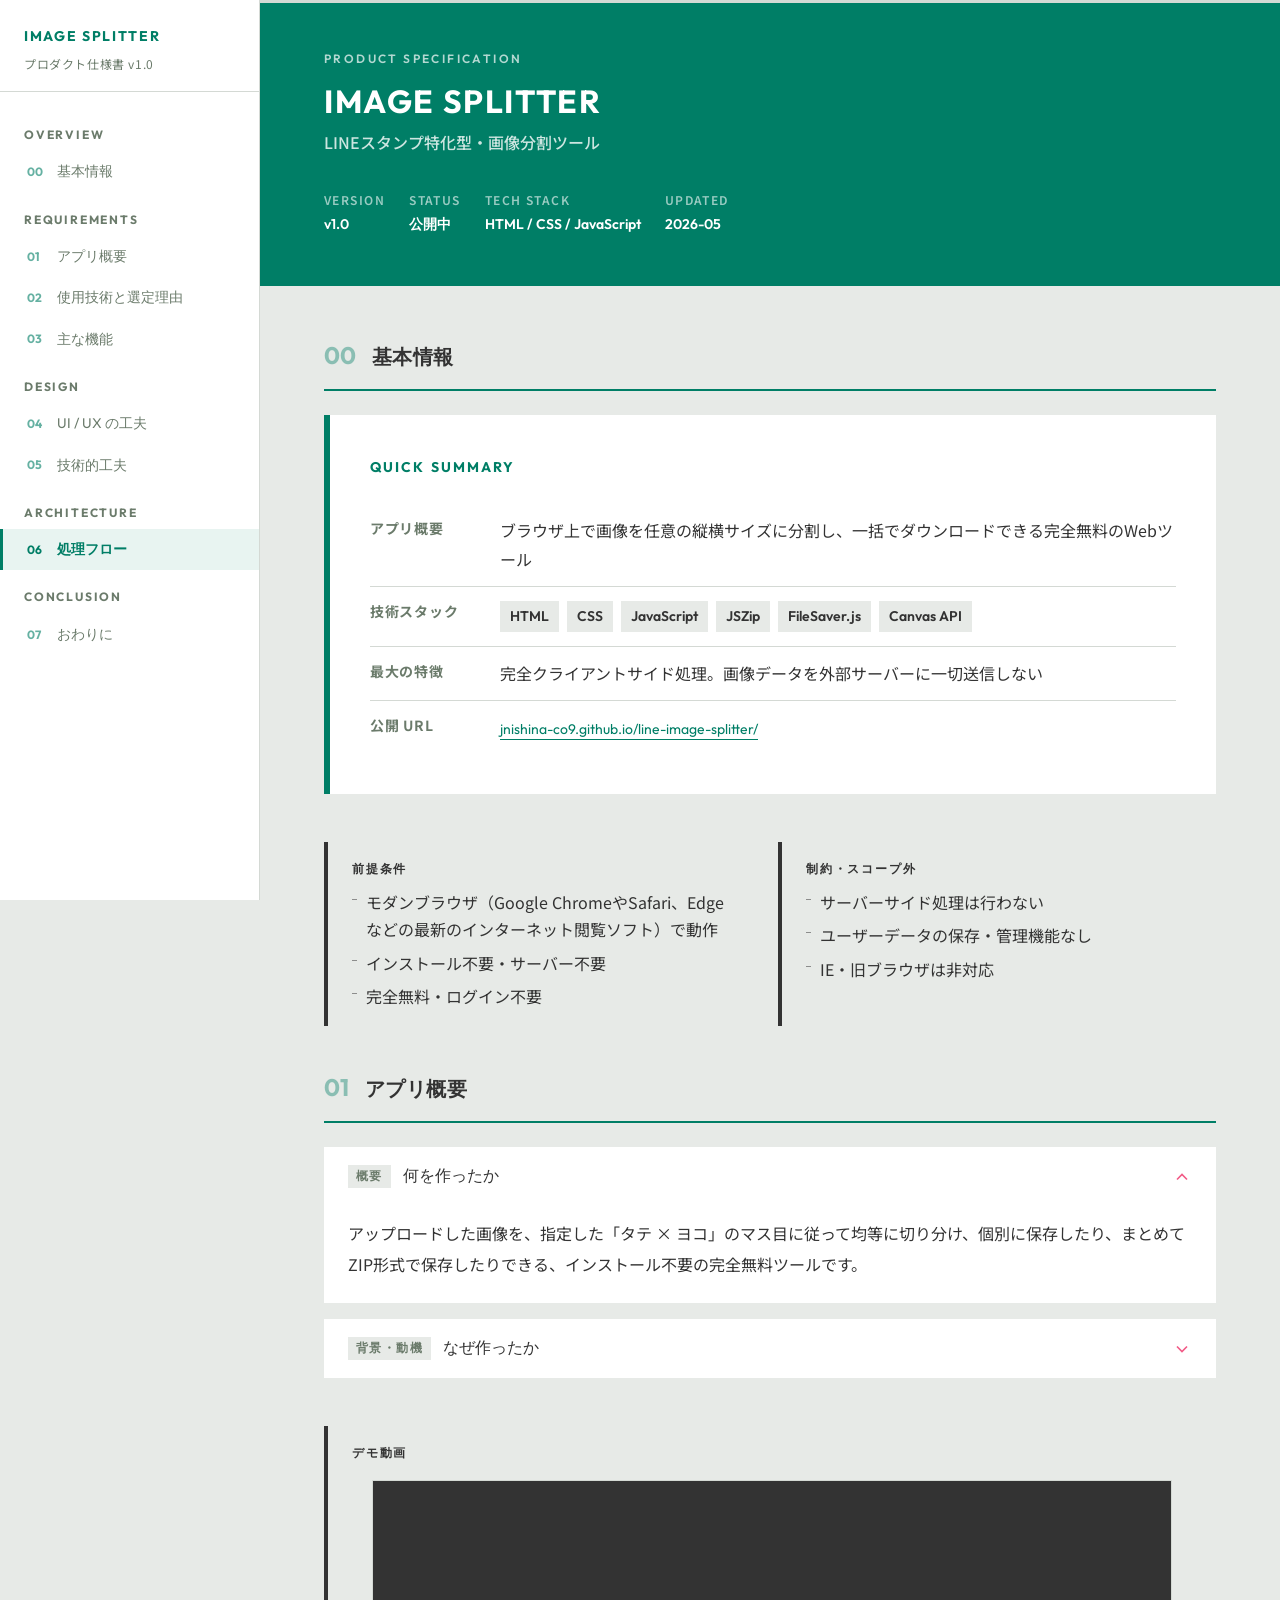
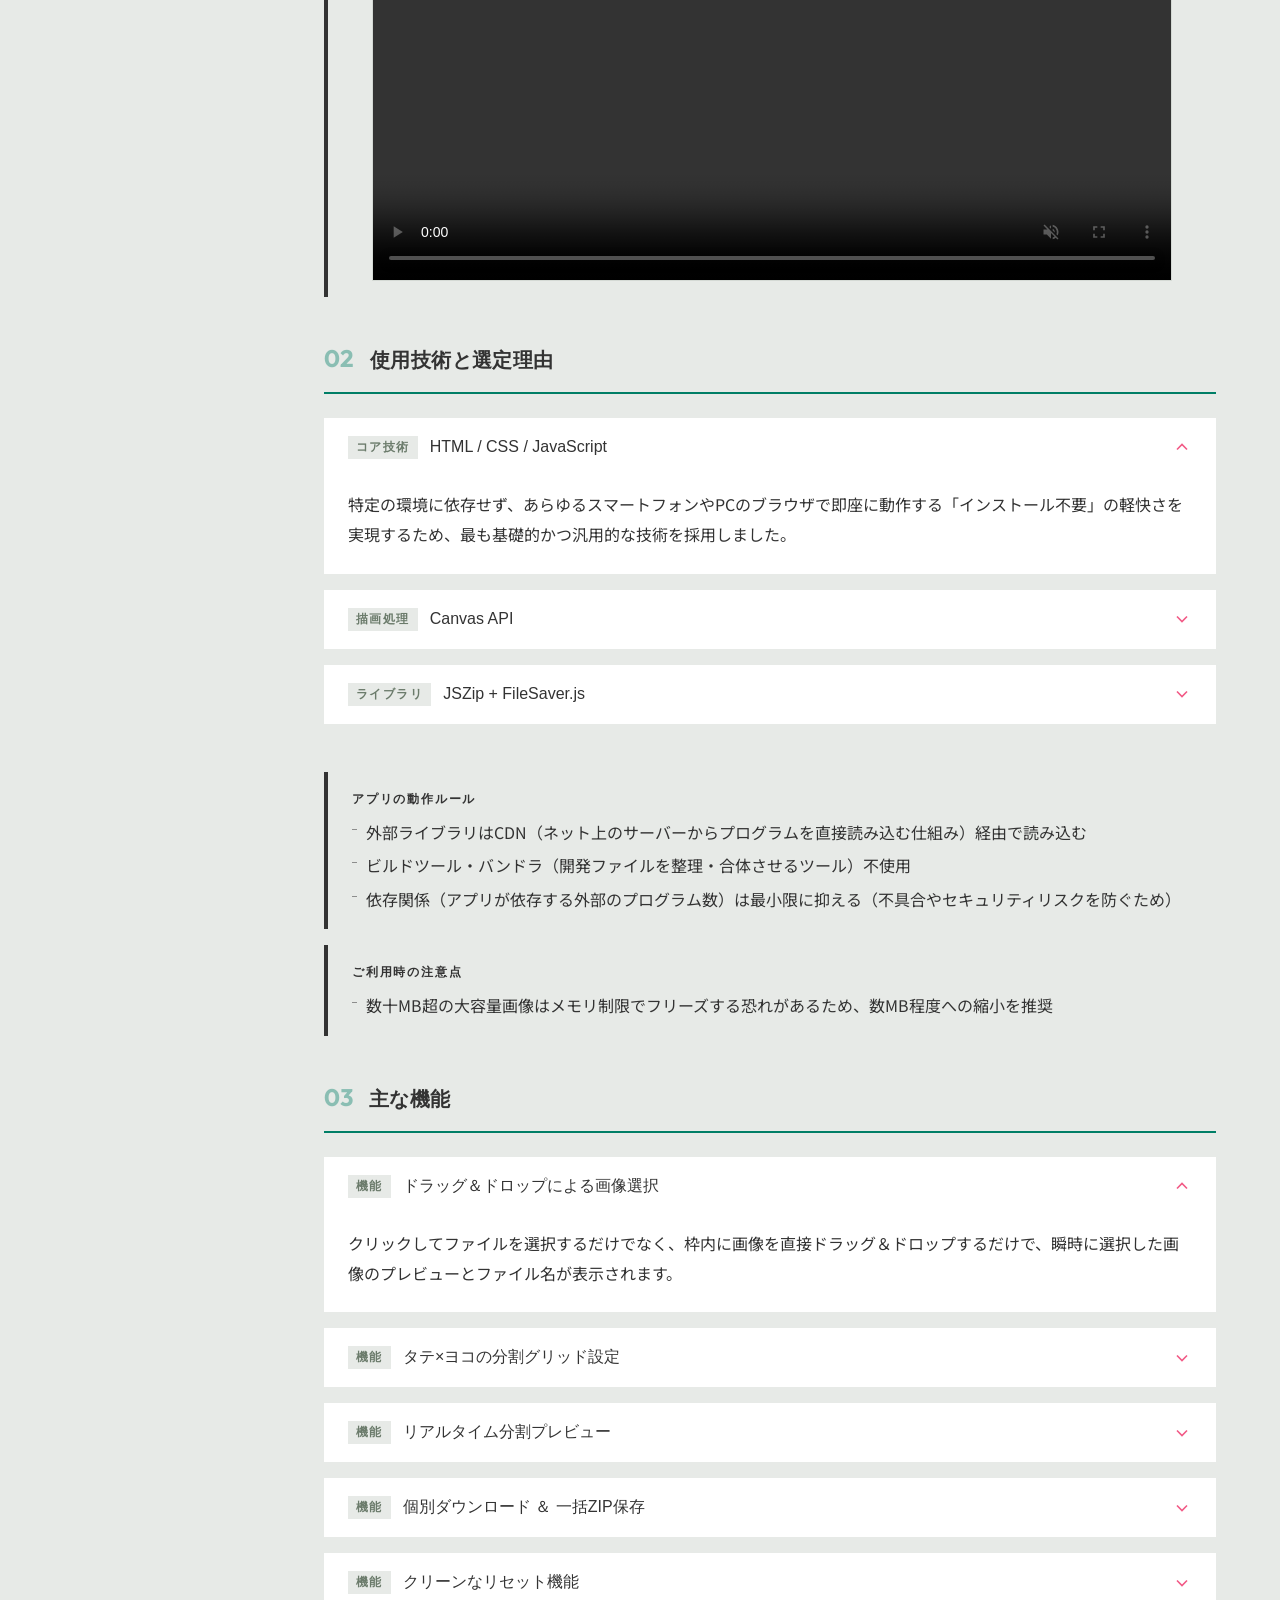
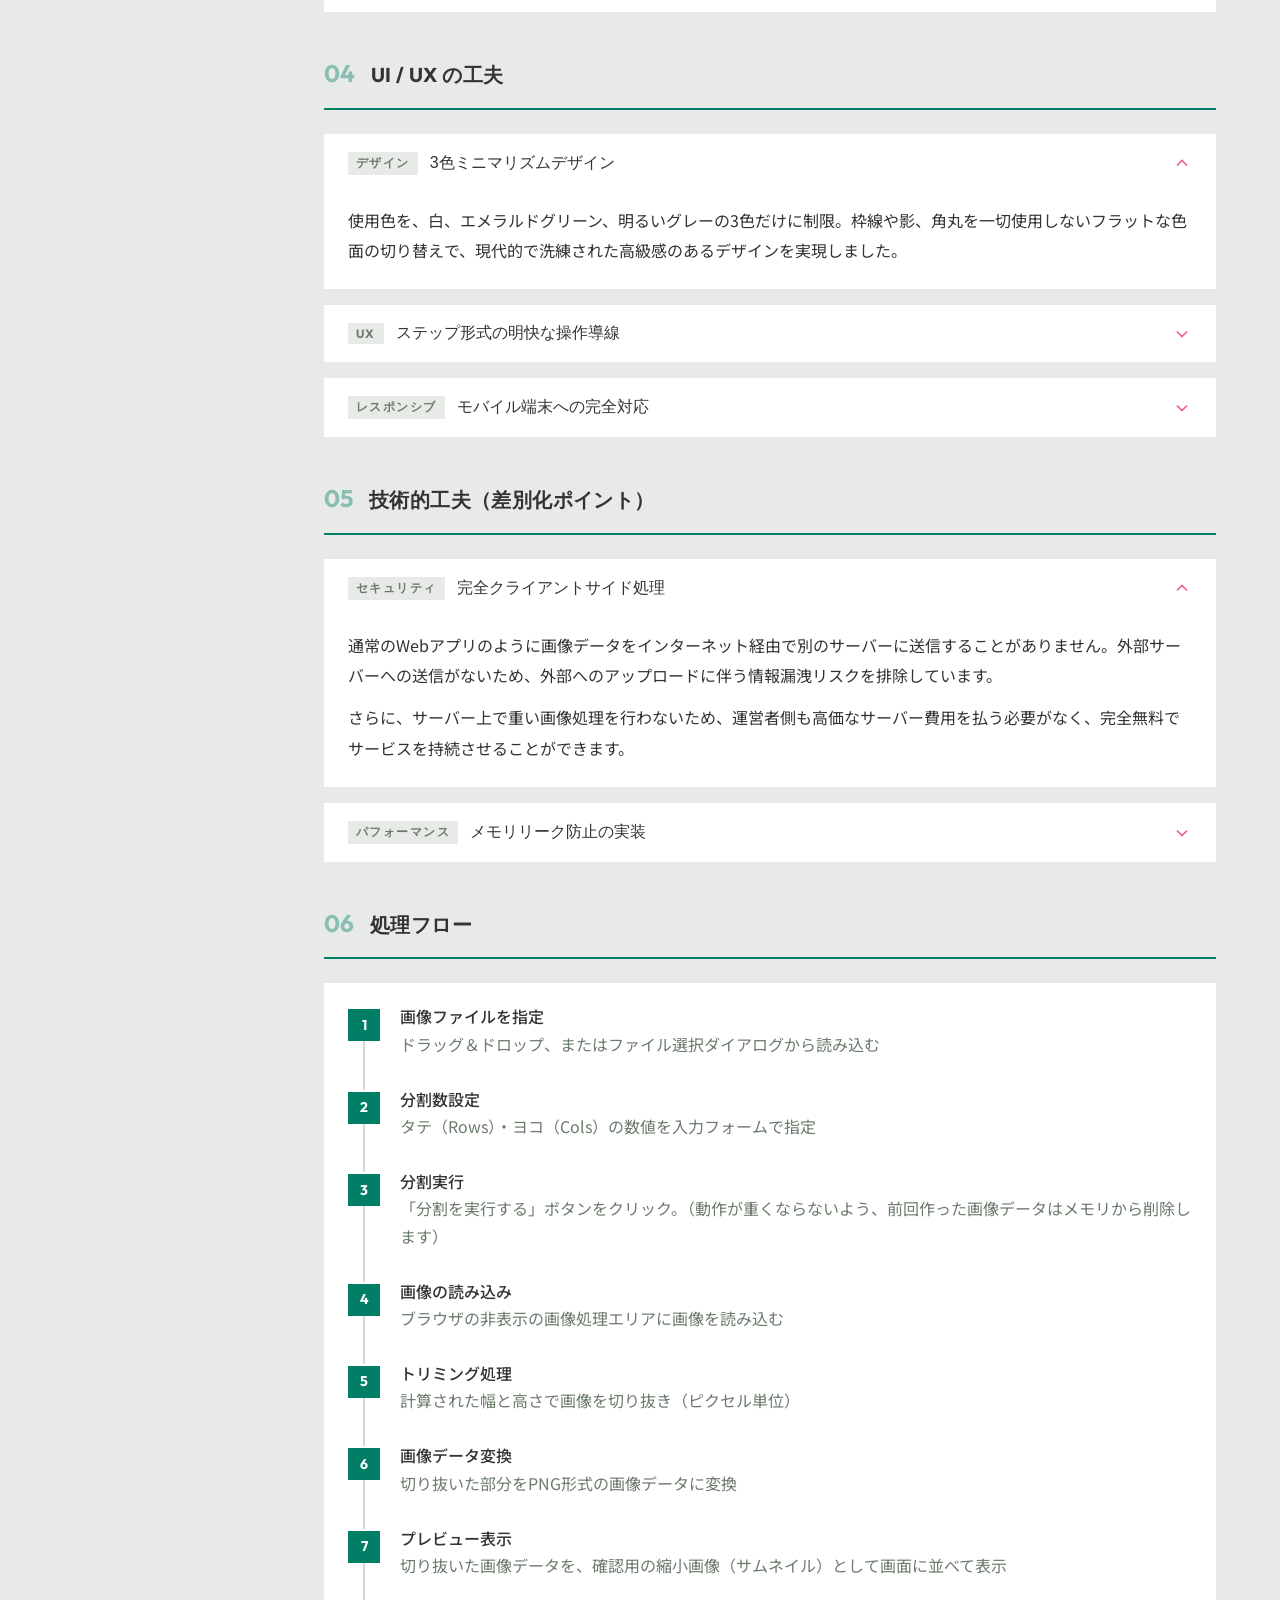
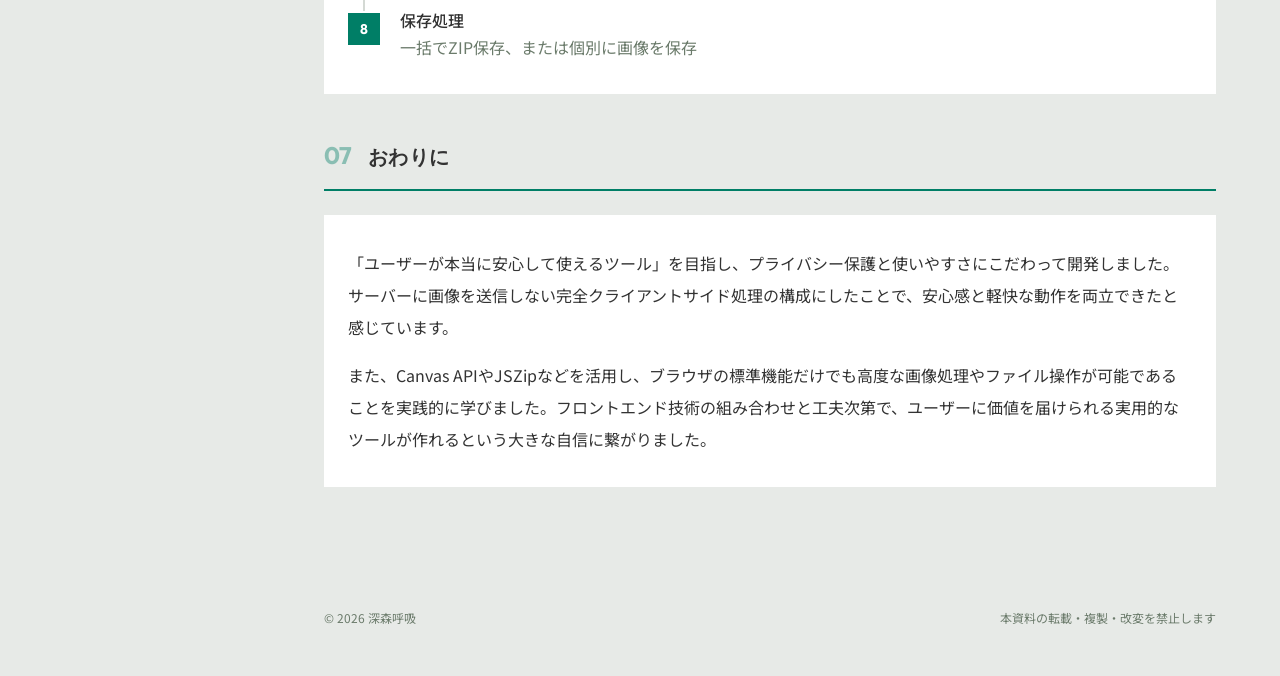
==== commit 8403913d: "ファイル内容を更新済み" ====
--- a/spec.html
+++ b/spec.html
@@ -431,9 +431,11 @@
     border-left: 4px solid var(--color-text);
   }
 
-  /* アコーディオンの直後に配置される縦線ブロックに上部余白を追加（gap:16pxと合算して48pxに調整） */
+  /* 先行要素（アコーディオン群、アプリカード等）の直後のブロックやグリッドには自動で上部余白を付与 */
   .accordion + .spec-block,
-  .accordion + .block-grid {
+  .accordion + .block-grid,
+  .app-card + .spec-block,
+  .app-card + .block-grid {
     margin-top: 32px;
   }
 
@@ -750,7 +752,7 @@
     <nav class="sidebar__nav">
       <div class="nav__section-label">Overview</div>
       <a class="nav__item" href="#sec-0" id="nav-0">
-        <span class="nav__item-num">00</span>Quick Summary
+        <span class="nav__item-num">00</span>基本情報
       </a>
 
       <div class="nav__section-label">Requirements</div>
@@ -776,8 +778,10 @@
       <a class="nav__item" href="#sec-6" id="nav-6">
         <span class="nav__item-num">06</span>処理フロー
       </a>
+
+      <div class="nav__section-label">Conclusion</div>
       <a class="nav__item" href="#sec-7" id="nav-7">
-        <span class="nav__item-num">07</span>今後の改善案
+        <span class="nav__item-num">07</span>おわりに
       </a>
     </nav>
 
@@ -821,7 +825,7 @@
       <section class="spec-section" id="sec-0" aria-labelledby="title-0">
         <div class="section-header">
           <span class="section-num">00</span>
-          <h2 class="section-title" id="title-0">Quick Summary</h2>
+          <h2 class="section-title" id="title-0">基本情報</h2>
         </div>
 
         <div class="app-card">
@@ -918,7 +922,7 @@
             </div>
           </div>
 
-          <div class="spec-block" style="margin-top: 32px;">
+          <div class="spec-block">
             <div class="spec-block__label">デモ動画</div>
             <div class="demo-video-wrapper">
               <video src="demo.mp4" preload="metadata" autoplay loop muted playsinline controls>
@@ -992,8 +996,7 @@
           <div class="spec-block spec-block--constraint">
             <div class="spec-block__label">ご利用時の注意点</div>
             <ul>
-              <li>Canvas APIはCORS制限（他サイトの画像を勝手に加工できない仕組み）あり（外部URL画像は不可）</li>
-              <li>大容量画像（数十MB超）はブラウザのメモリ制限に注意（画面が固まったり強制終了したりするため、数MB程度への縮小を推奨）</li>
+              <li>数十MB超の大容量画像はメモリ制限でフリーズする恐れがあるため、数MB程度への縮小を推奨</li>
             </ul>
           </div>
         </div>
@@ -1266,41 +1269,18 @@
       </section>
 
       <!-- ================================
-           SECTION 7: 今後の改善案
+           SECTION 7: おわりに
       ================================ -->
       <section class="spec-section" id="sec-7" aria-labelledby="title-7">
         <div class="section-header">
           <span class="section-num">07</span>
-          <h2 class="section-title" id="title-7">今後の改善案</h2>
+          <h2 class="section-title" id="title-7">おわりに</h2>
         </div>
         <div class="section-body">
-
-          <div class="accordion is-open" id="acc-7-1">
-            <button class="accordion__trigger" aria-expanded="true" aria-controls="body-7-1">
-              <div class="accordion__trigger-left">
-                <span class="accordion__tag accordion__tag--future">将来</span>
-                <span class="accordion__title">分割線のプレビュー表示機能</span>
-              </div>
-              <svg class="accordion__icon" viewBox="0 0 24 24" fill="none" stroke="currentColor" stroke-width="2"><polyline points="6 9 12 15 18 9"/></svg>
-            </button>
-            <div class="accordion__body" id="body-7-1">
-              <p>アップロードした画像の上に、指定した分割数に応じた格子線がリアルタイムで重なって表示され、実行前に分割イメージが把握できる機能の搭載を検討しています。</p>
-            </div>
-          </div>
-
-          <div class="accordion" id="acc-7-2">
-            <button class="accordion__trigger" aria-expanded="false" aria-controls="body-7-2">
-              <div class="accordion__trigger-left">
-                <span class="accordion__tag accordion__tag--future">将来</span>
-                <span class="accordion__title">出力画像フォーマットの追加</span>
-              </div>
-              <svg class="accordion__icon" viewBox="0 0 24 24" fill="none" stroke="currentColor" stroke-width="2"><polyline points="6 9 12 15 18 9"/></svg>
-            </button>
-            <div class="accordion__body" id="body-7-2">
-              <p>現在は高画質なPNG形式のみの対応ですが、ファイルサイズを抑えられるJPEG形式やWebP形式への変換保存機能の導入も視野に入れています。</p>
-            </div>
-          </div>
-
+          <div style="background: var(--color-base); padding: 32px 24px; line-height: 2.0;">
+            <p style="margin-bottom: 16px;">「ユーザーが本当に安心して使えるツール」を目指し、プライバシー保護と使いやすさにこだわって開発しました。サーバーに画像を送信しない完全クライアントサイド処理の構成にしたことで、安心感と軽快な動作を両立できたと感じています。</p>
+            <p>また、Canvas APIやJSZipなどを活用し、ブラウザの標準機能だけでも高度な画像処理やファイル操作が可能であることを実践的に学びました。フロントエンド技術の組み合わせと工夫次第で、ユーザーに価値を届けられる実用的なツールが作れるという大きな自信に繋がりました。</p>
+          </div>
         </div>
       </section>
 
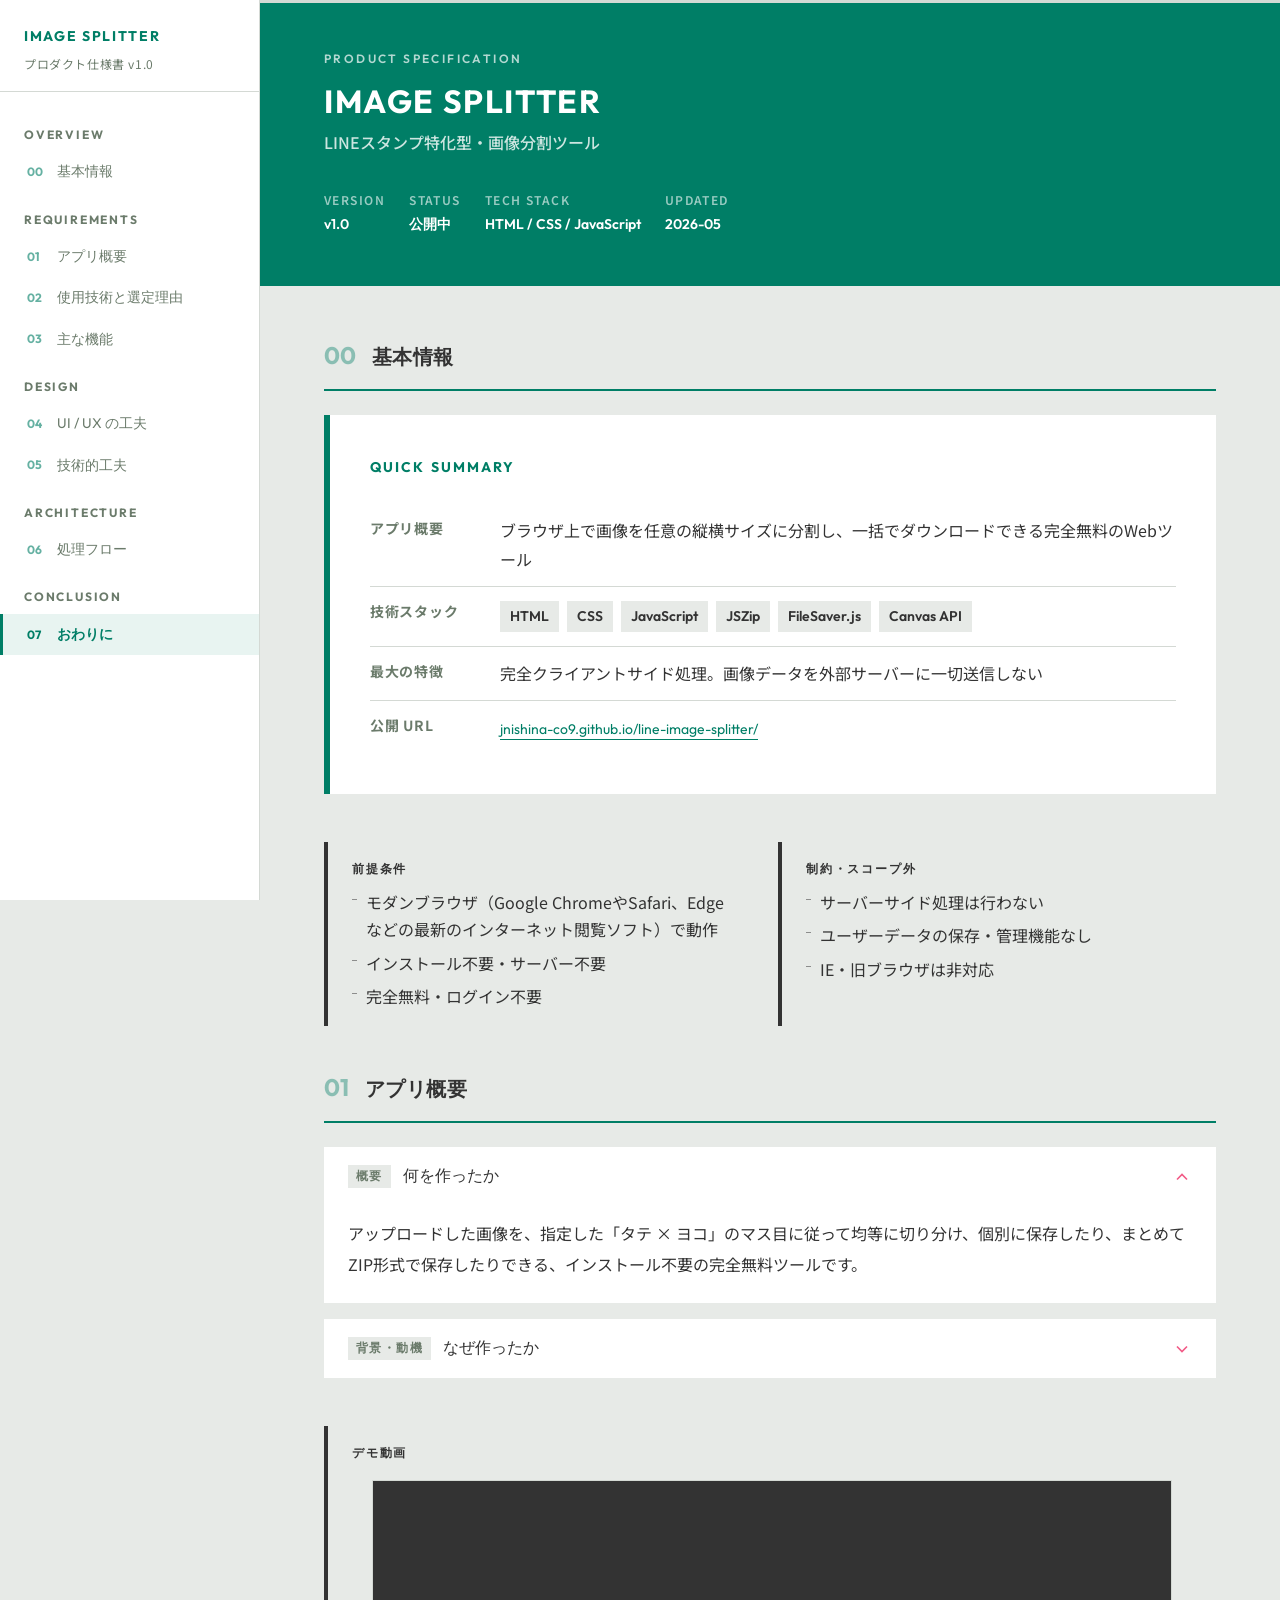
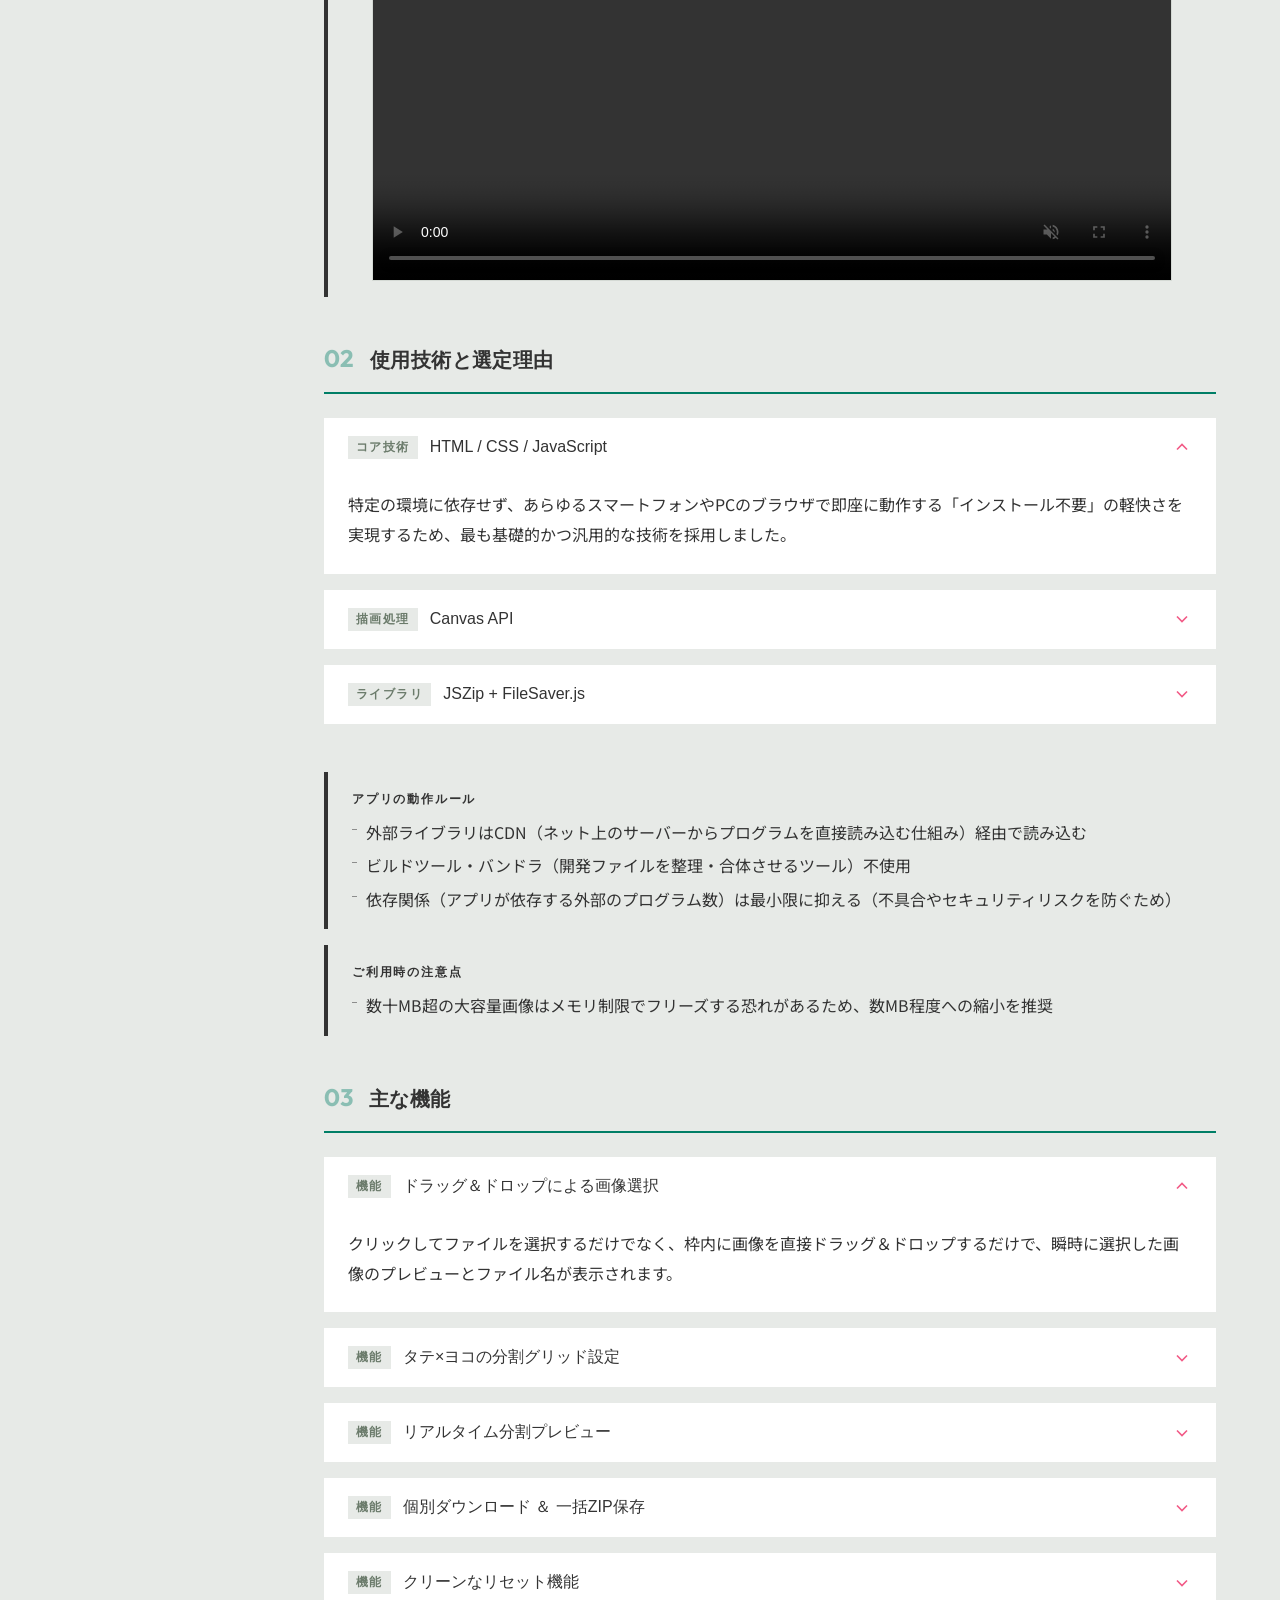
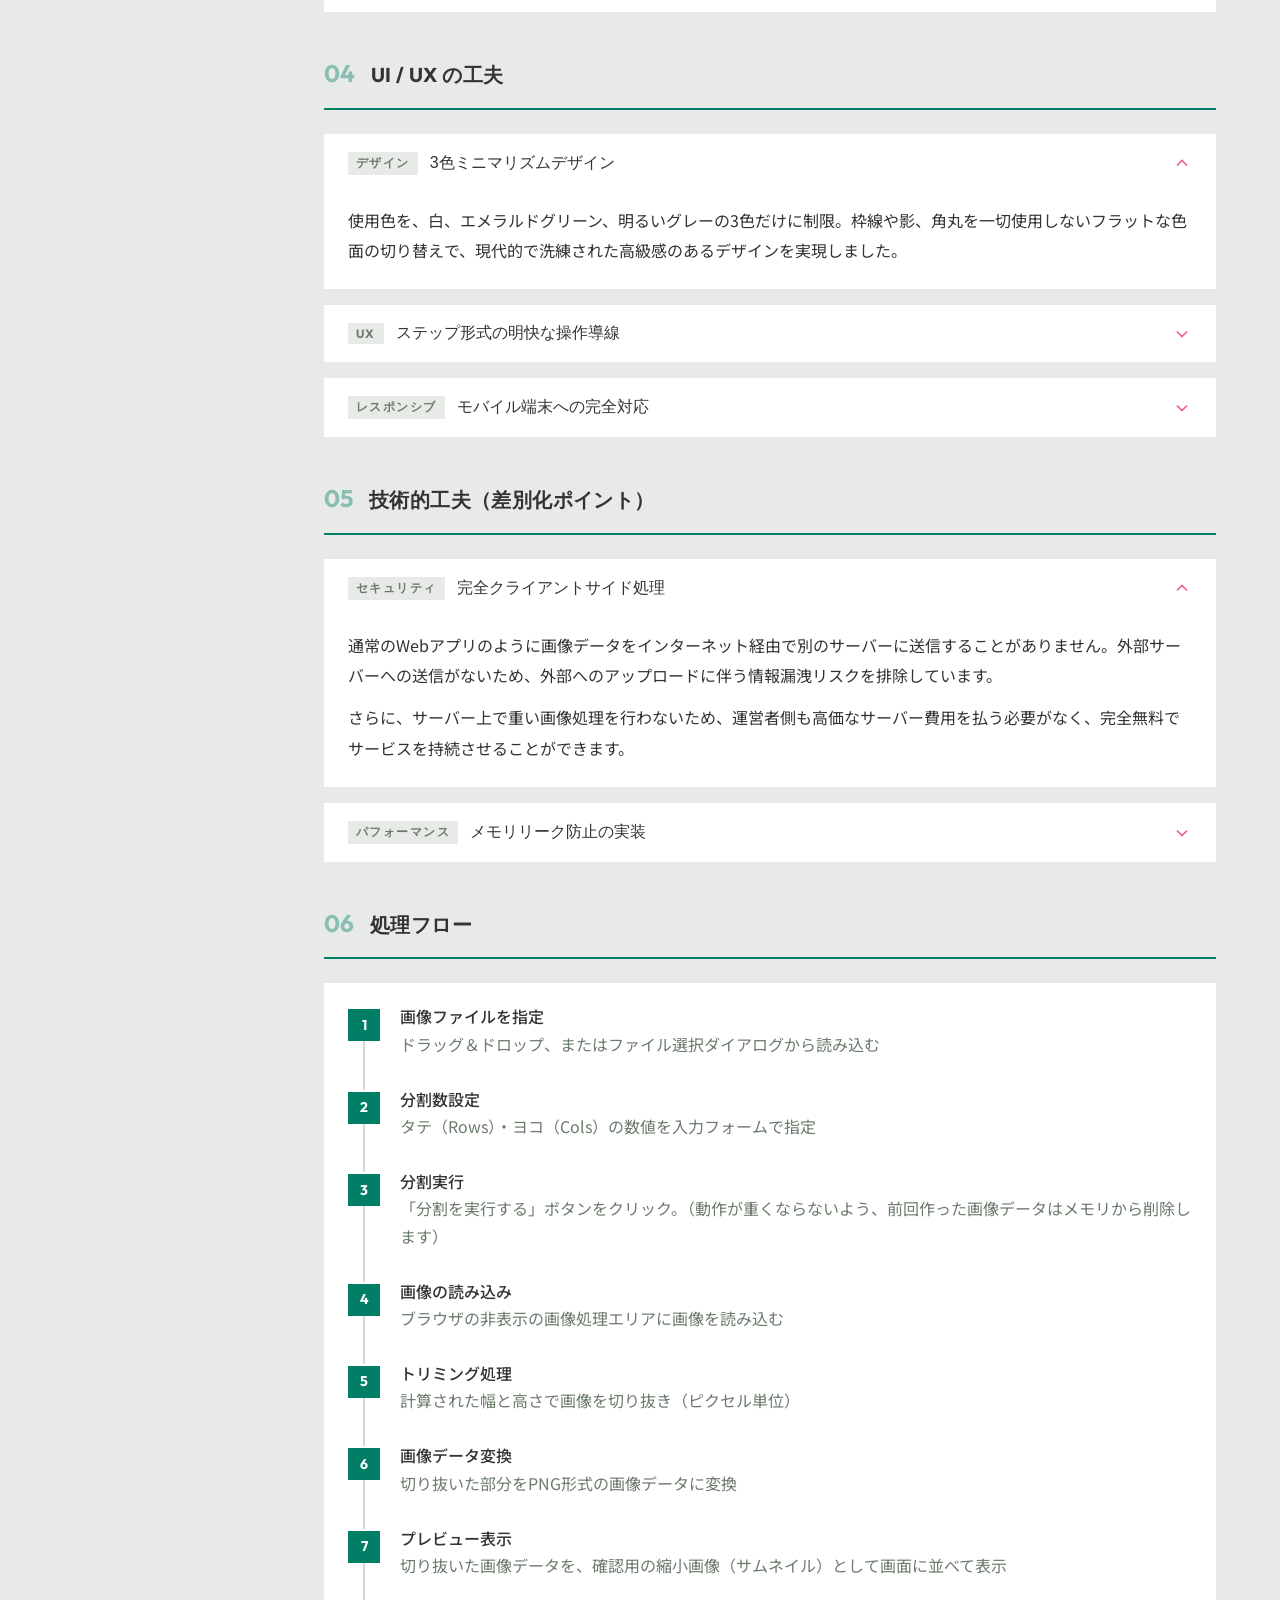
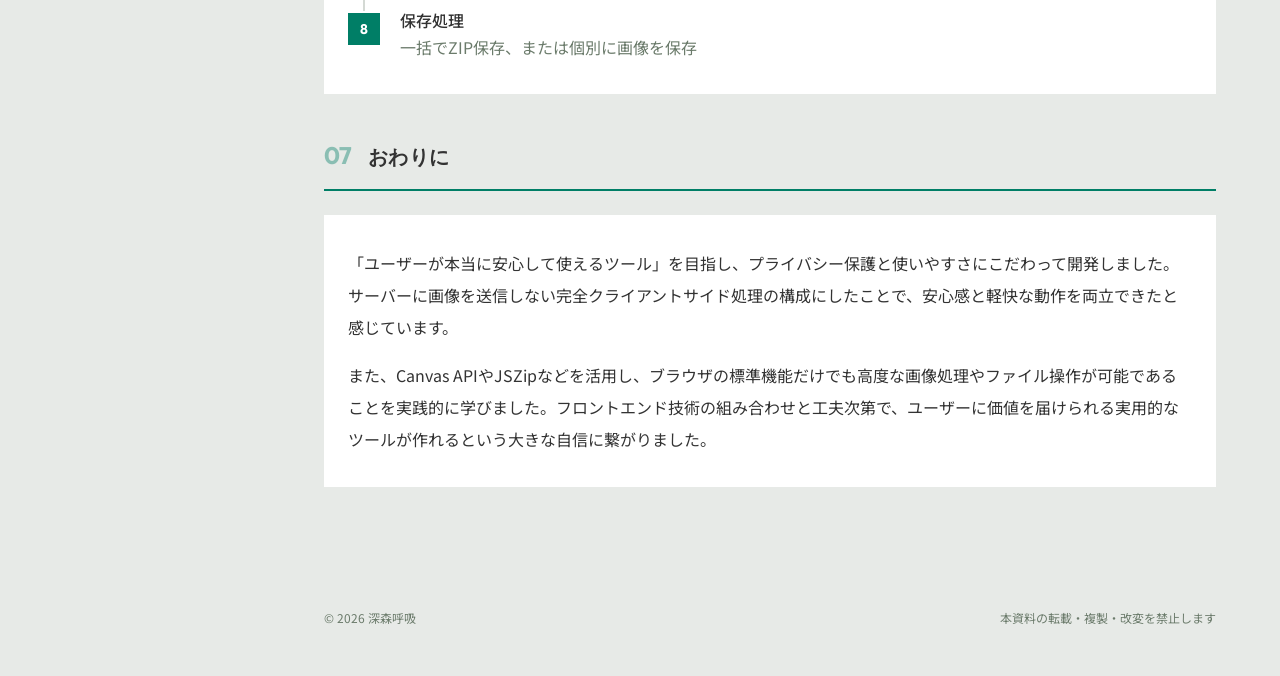
==== commit 25f8e79b: "ファイル内容を更新済み" ====
--- a/spec.html
+++ b/spec.html
@@ -1323,21 +1323,41 @@
   // ======================================================
   // SIDEBAR ACTIVE HIGHLIGHT
   // ======================================================
-  const sections = document.querySelectorAll('.spec-section[id]');
+  const sections = Array.from(document.querySelectorAll('.spec-section[id]'));
   const navItems = document.querySelectorAll('.nav__item[id]');
 
-  const observer = new IntersectionObserver(entries => {
-    entries.forEach(entry => {
-      if (entry.isIntersecting) {
-        const id = entry.target.id.replace('sec-', '');
-        navItems.forEach(item => item.classList.remove('is-active'));
-        const active = document.getElementById('nav-' + id);
-        if (active) active.classList.add('is-active');
+  function updateActiveSection() {
+    let currentId = '';
+    const scrollY = window.scrollY;
+    const windowHeight = window.innerHeight;
+    const docHeight = document.documentElement.scrollHeight;
+
+    // ページ下端の場合は強制的に最後のセクションをアクティブ化
+    if (scrollY + windowHeight >= docHeight - 5) {
+      if (sections.length > 0) {
+        currentId = sections[sections.length - 1].id.replace('sec-', '');
       }
-    });
-  }, { rootMargin: '-20% 0px -70% 0px' });
-
-  sections.forEach(s => observer.observe(s));
+    } else {
+      // 画面上部から少し下の位置（オフセット）を基準に現在のセクションを判定
+      const offset = 150;
+      for (const section of sections) {
+        if (section.offsetTop - offset <= scrollY) {
+          currentId = section.id.replace('sec-', '');
+        } else {
+          break; // 以降のセクションはまだ到達していない
+        }
+      }
+    }
+
+    if (currentId) {
+      navItems.forEach(item => item.classList.remove('is-active'));
+      const active = document.getElementById('nav-' + currentId);
+      if (active) active.classList.add('is-active');
+    }
+  }
+
+  window.addEventListener('scroll', updateActiveSection);
+  updateActiveSection();
 
   // ======================================================
   // MOBILE UI CONTROL
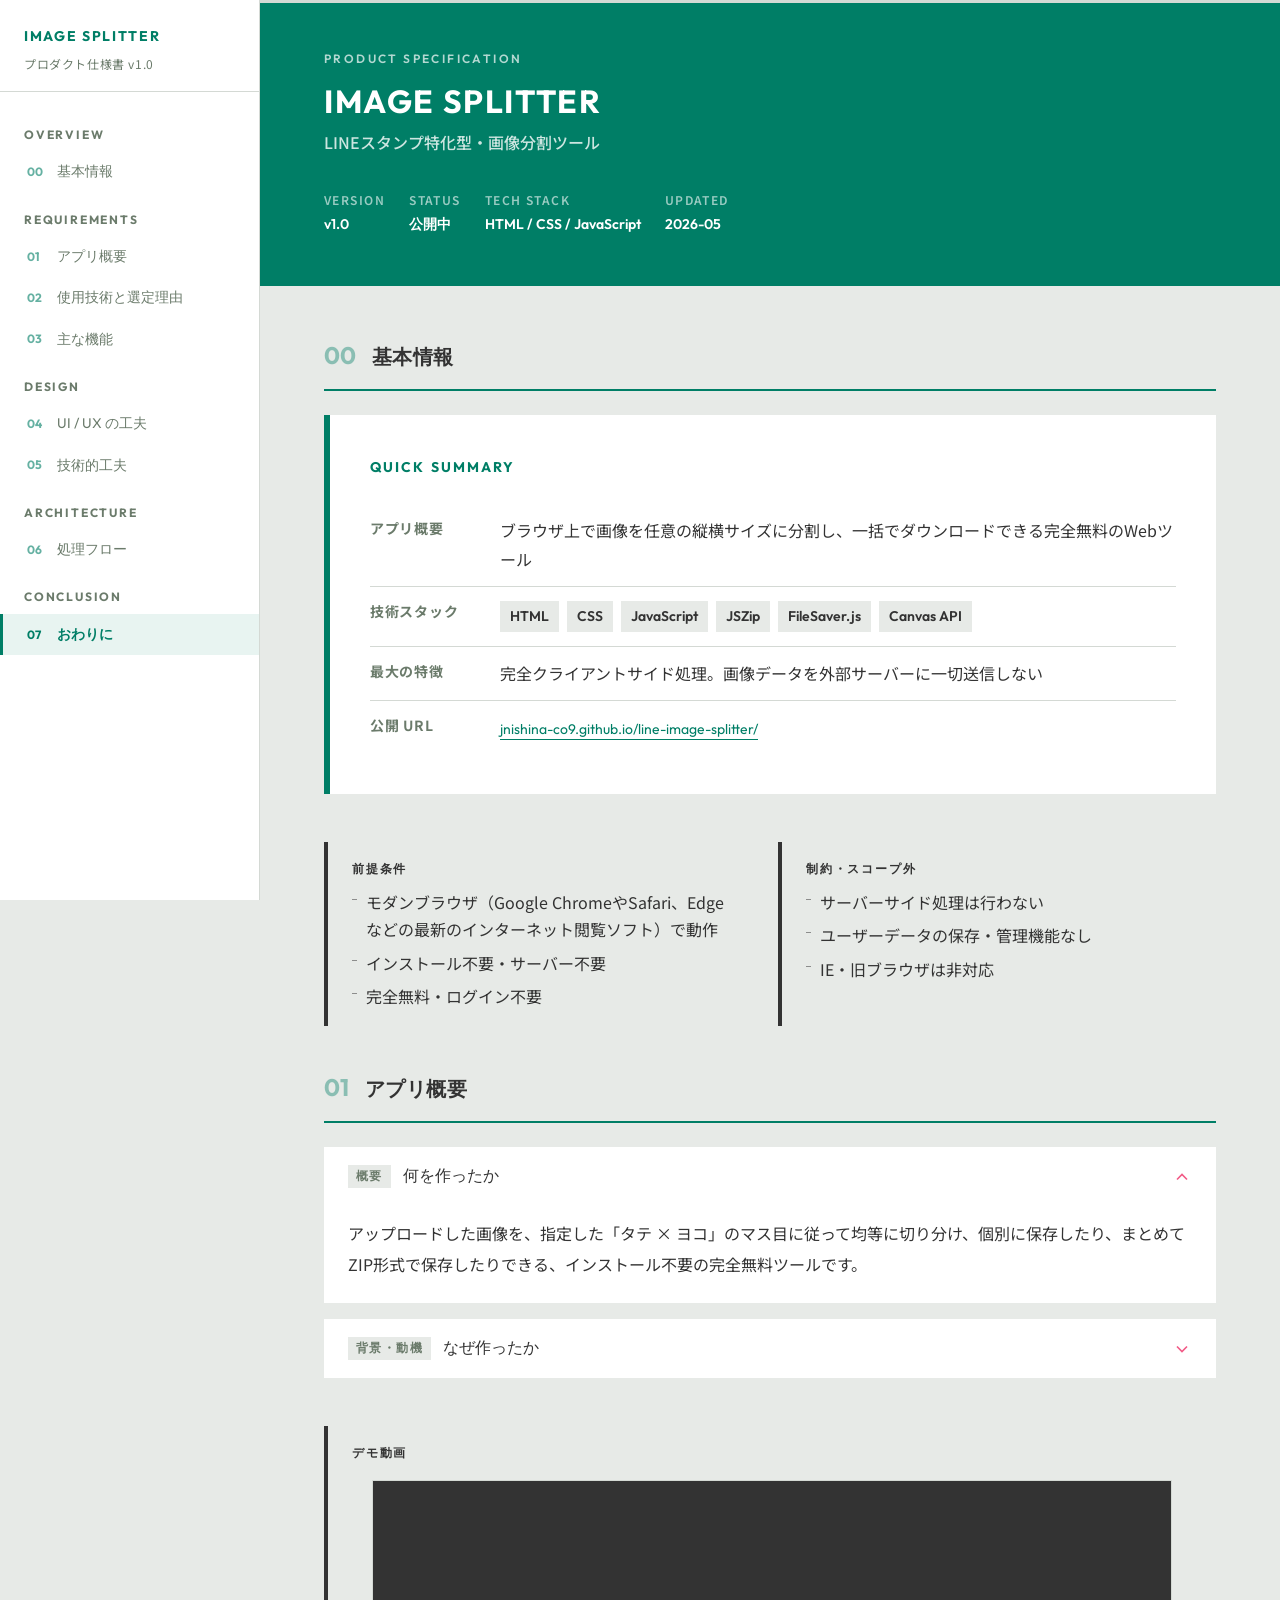
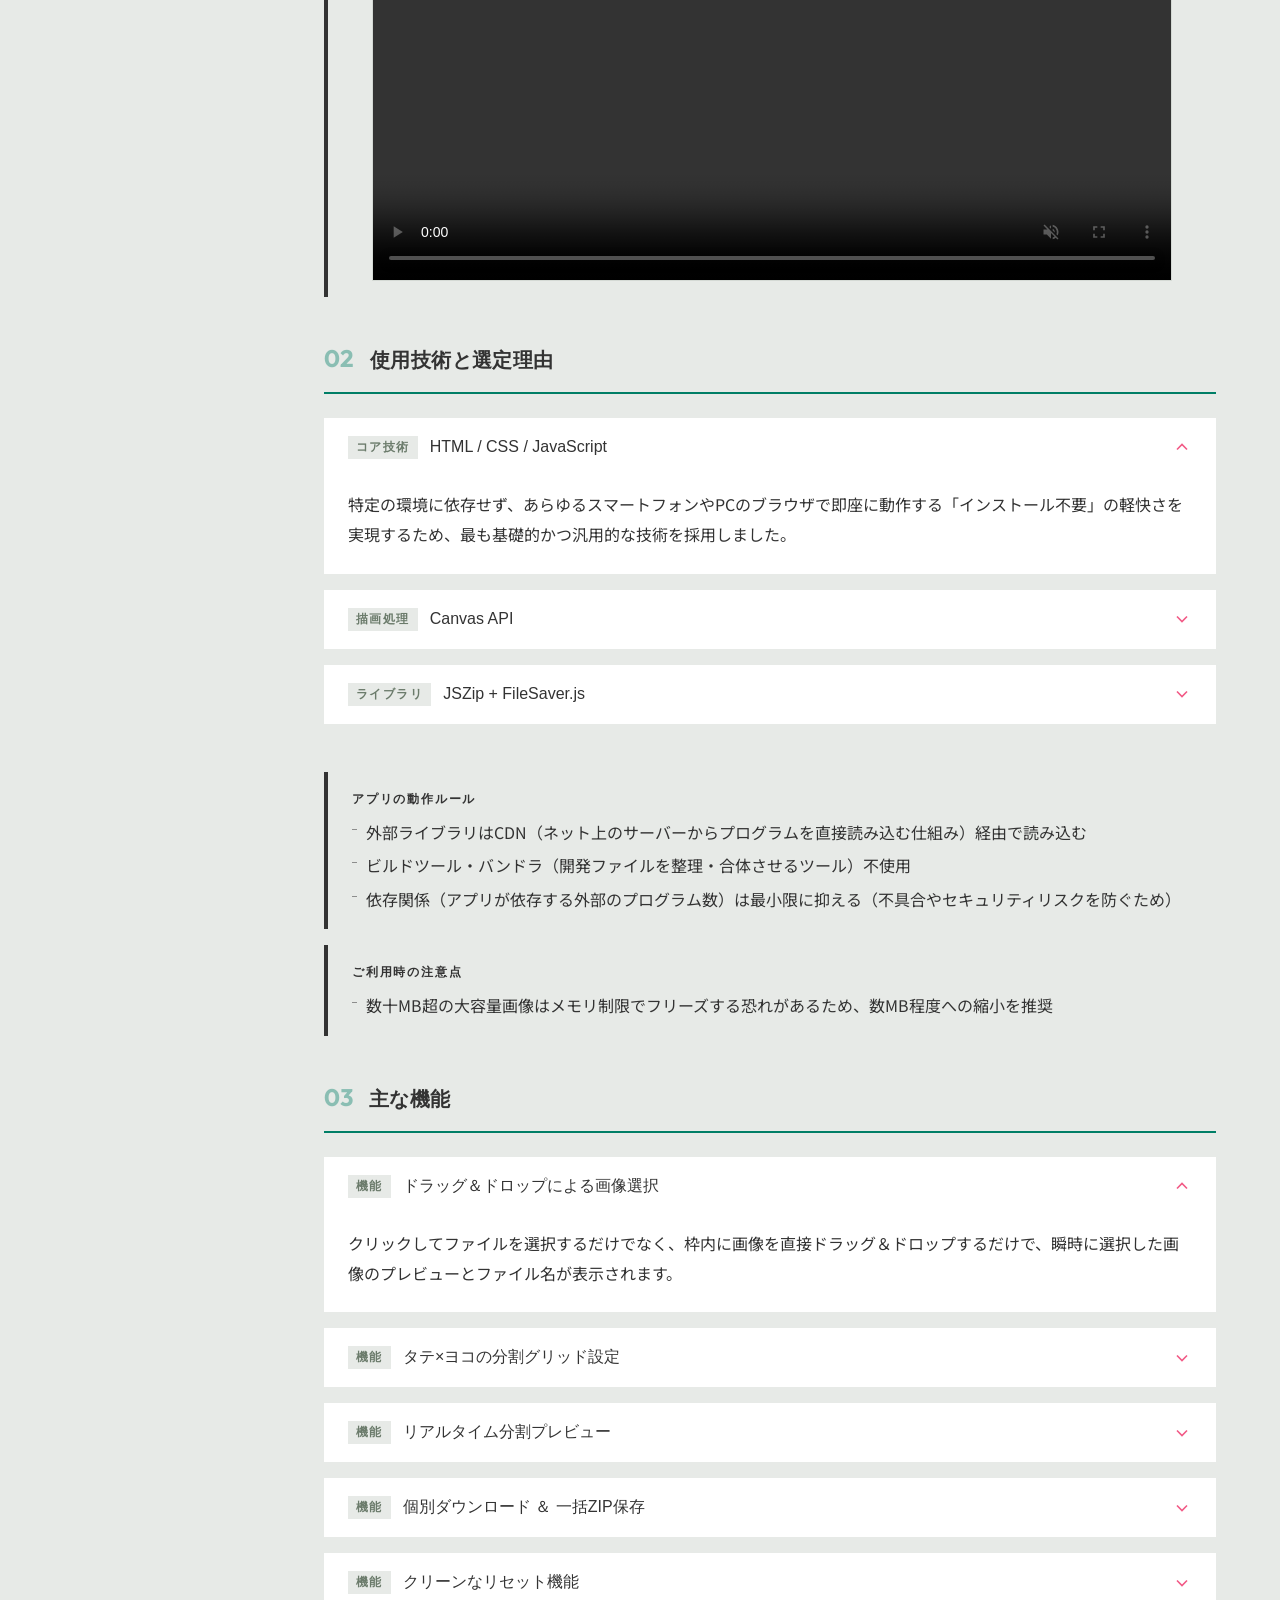
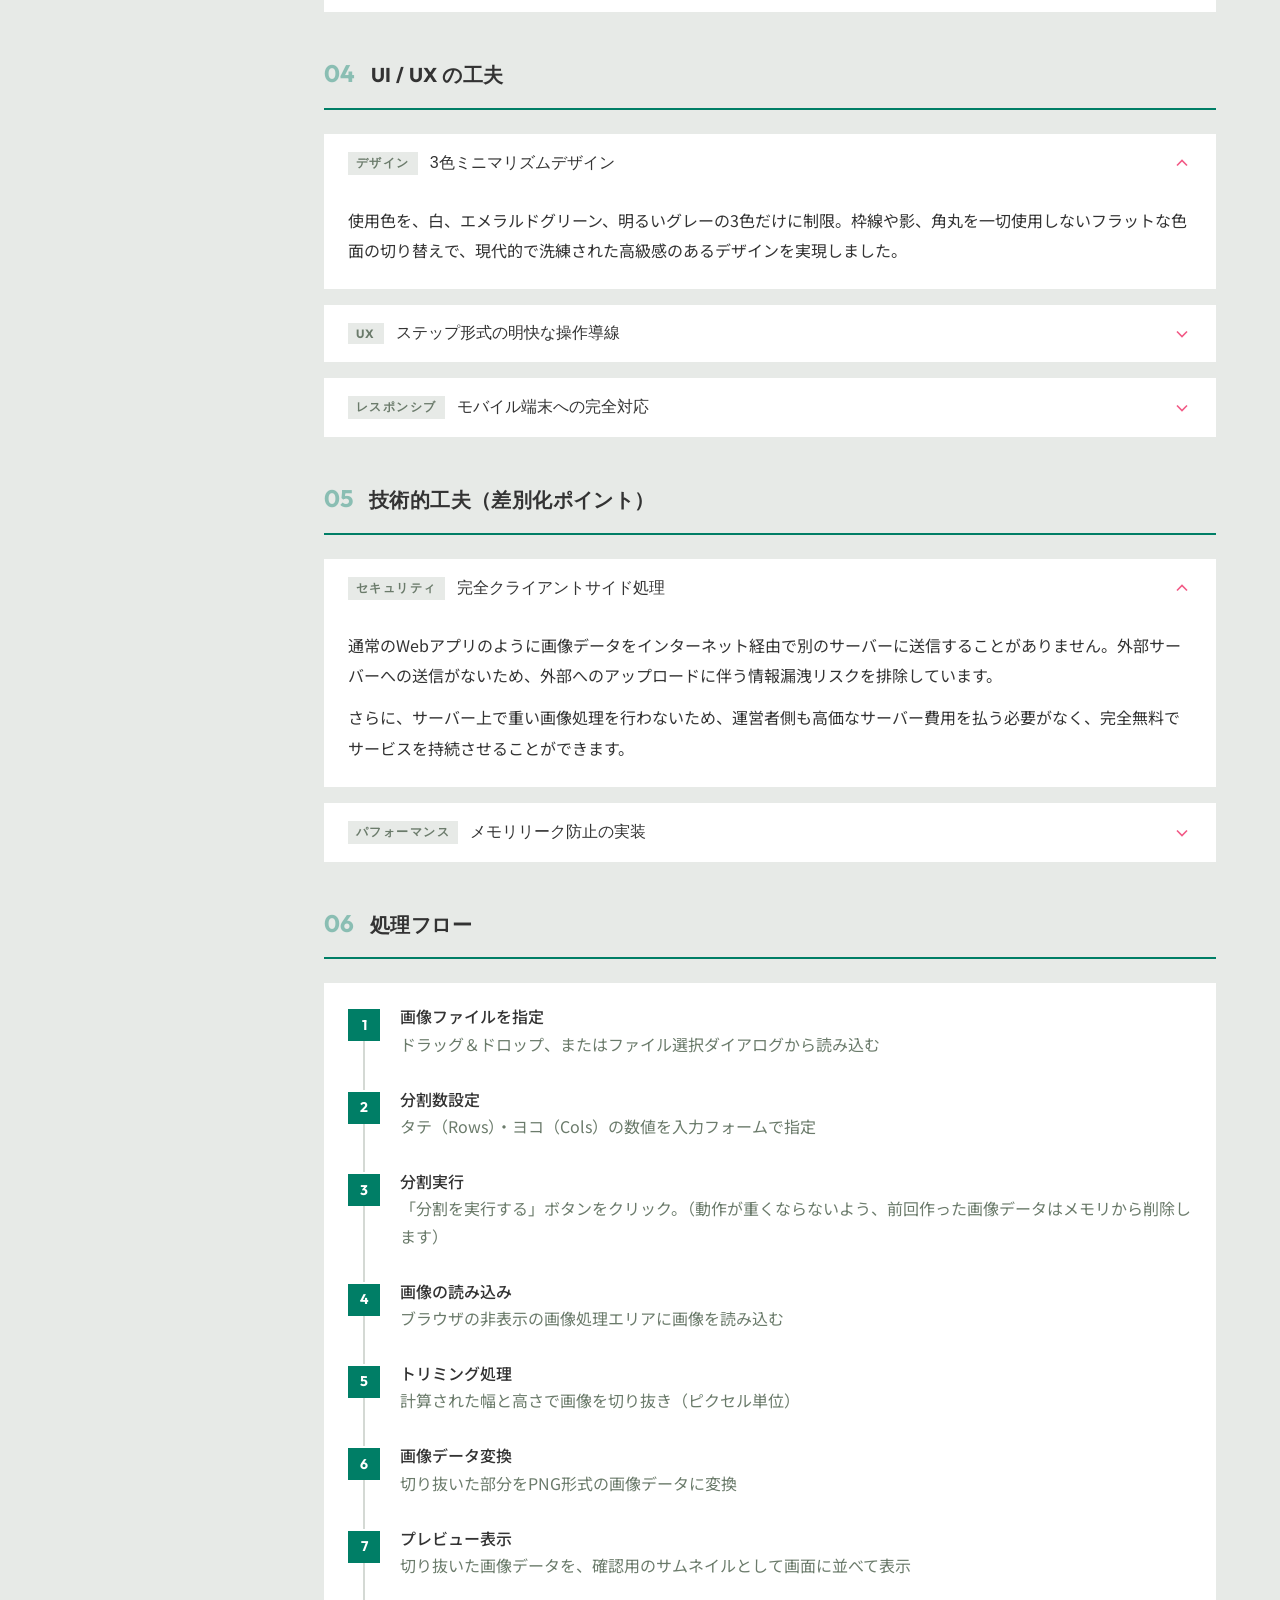
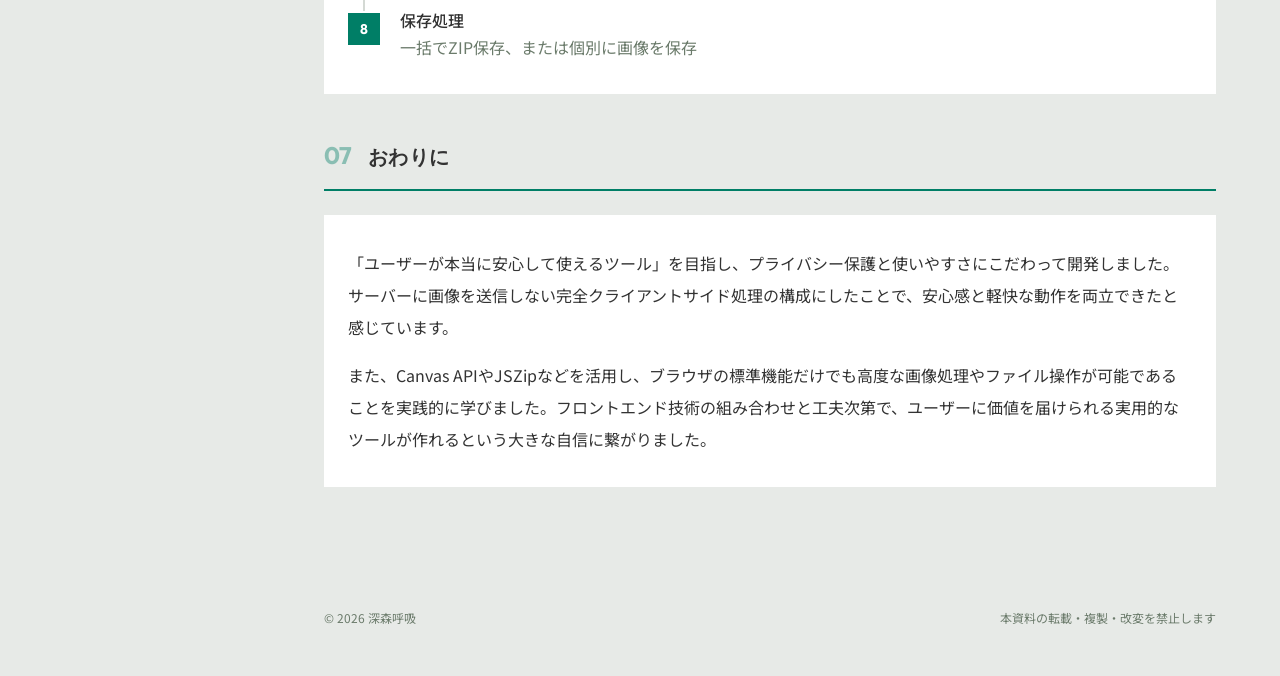
==== commit 171f276c: "ファイル内容を更新済み、ファビコンを追加済み" ====
--- a/spec.html
+++ b/spec.html
@@ -3,7 +3,9 @@
 <head>
 <meta charset="UTF-8">
 <meta name="viewport" content="width=device-width, initial-scale=1.0">
-<title>IMAGE SPLITTER — プロダクト仕様書</title>
+<link rel="icon" href="favicon.png" type="image/png">
+<link rel="apple-touch-icon" href="apple-touch-icon.png">
+<title>仕様書 | IMAGE SPLITTER</title>
 <link rel="preconnect" href="https://fonts.googleapis.com">
 <link rel="preconnect" href="https://fonts.gstatic.com" crossorigin>
 <link href="https://fonts.googleapis.com/css2?family=Noto+Sans+JP:wght@400;500;700&family=Outfit:wght@400;600;700&display=swap" rel="stylesheet">
@@ -1073,7 +1075,7 @@
               <svg class="accordion__icon" viewBox="0 0 24 24" fill="none" stroke="currentColor" stroke-width="2"><polyline points="6 9 12 15 18 9"/></svg>
             </button>
             <div class="accordion__body" id="body-3-5">
-              <p>リセットボタンを押すと、すべてのデータ（選択した画像、設定数値、生成された画像データ、ブラウザの一時メモリ）が初期化されるとともに、画面がスムーズに最上部へスクロールし、すぐに次の作業に取り掛かれます。</p>
+              <p>「リセット」ボタンを押すと、すべてのデータが初期化されるとともに、画面がスムーズに最上部へスクロールし、すぐに次の作業に取り掛かれます。</p>
             </div>
           </div>
 
@@ -1252,7 +1254,7 @@
             </div>
             <div class="flow-step__content">
               <div class="flow-step__title">プレビュー表示</div>
-              <div class="flow-step__desc">切り抜いた画像データを、確認用の縮小画像（サムネイル）として画面に並べて表示</div>
+              <div class="flow-step__desc">切り抜いた画像データを、確認用のサムネイルとして画面に並べて表示</div>
             </div>
           </div>
           <div class="flow-step">
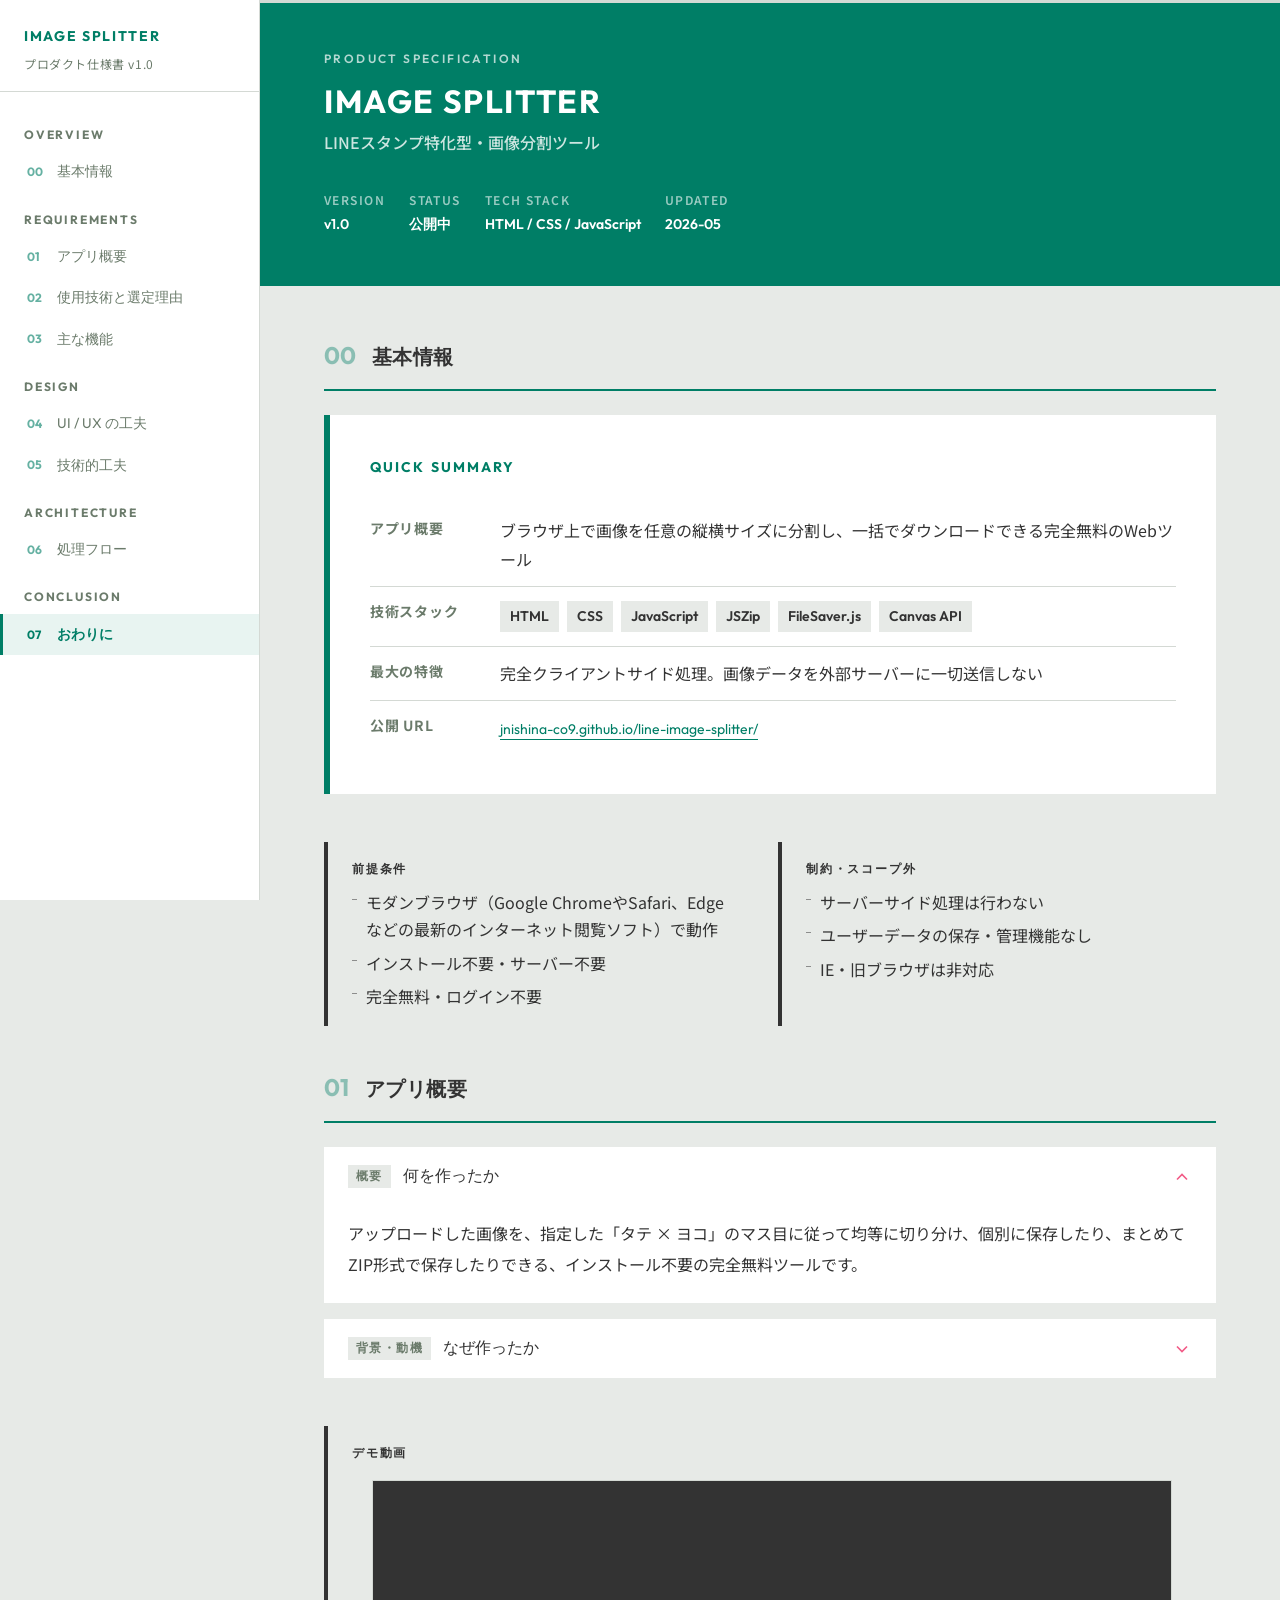
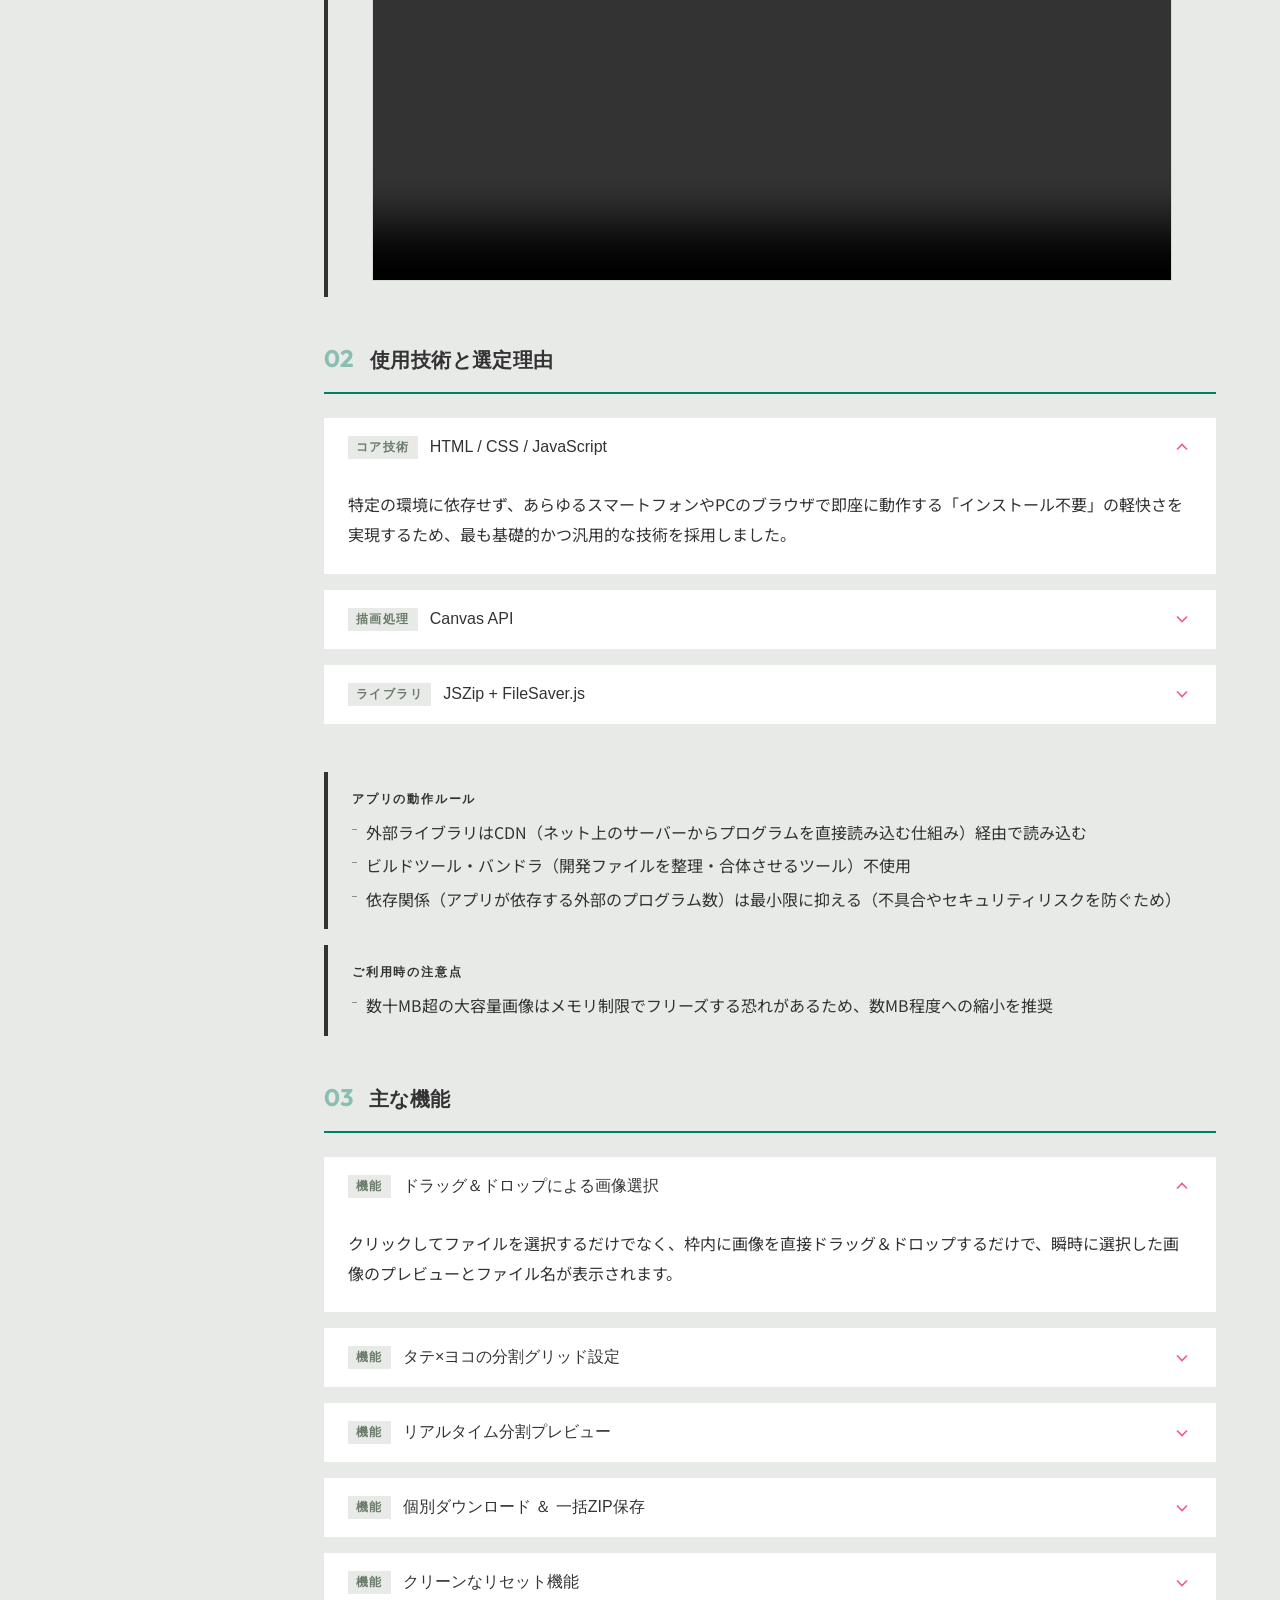
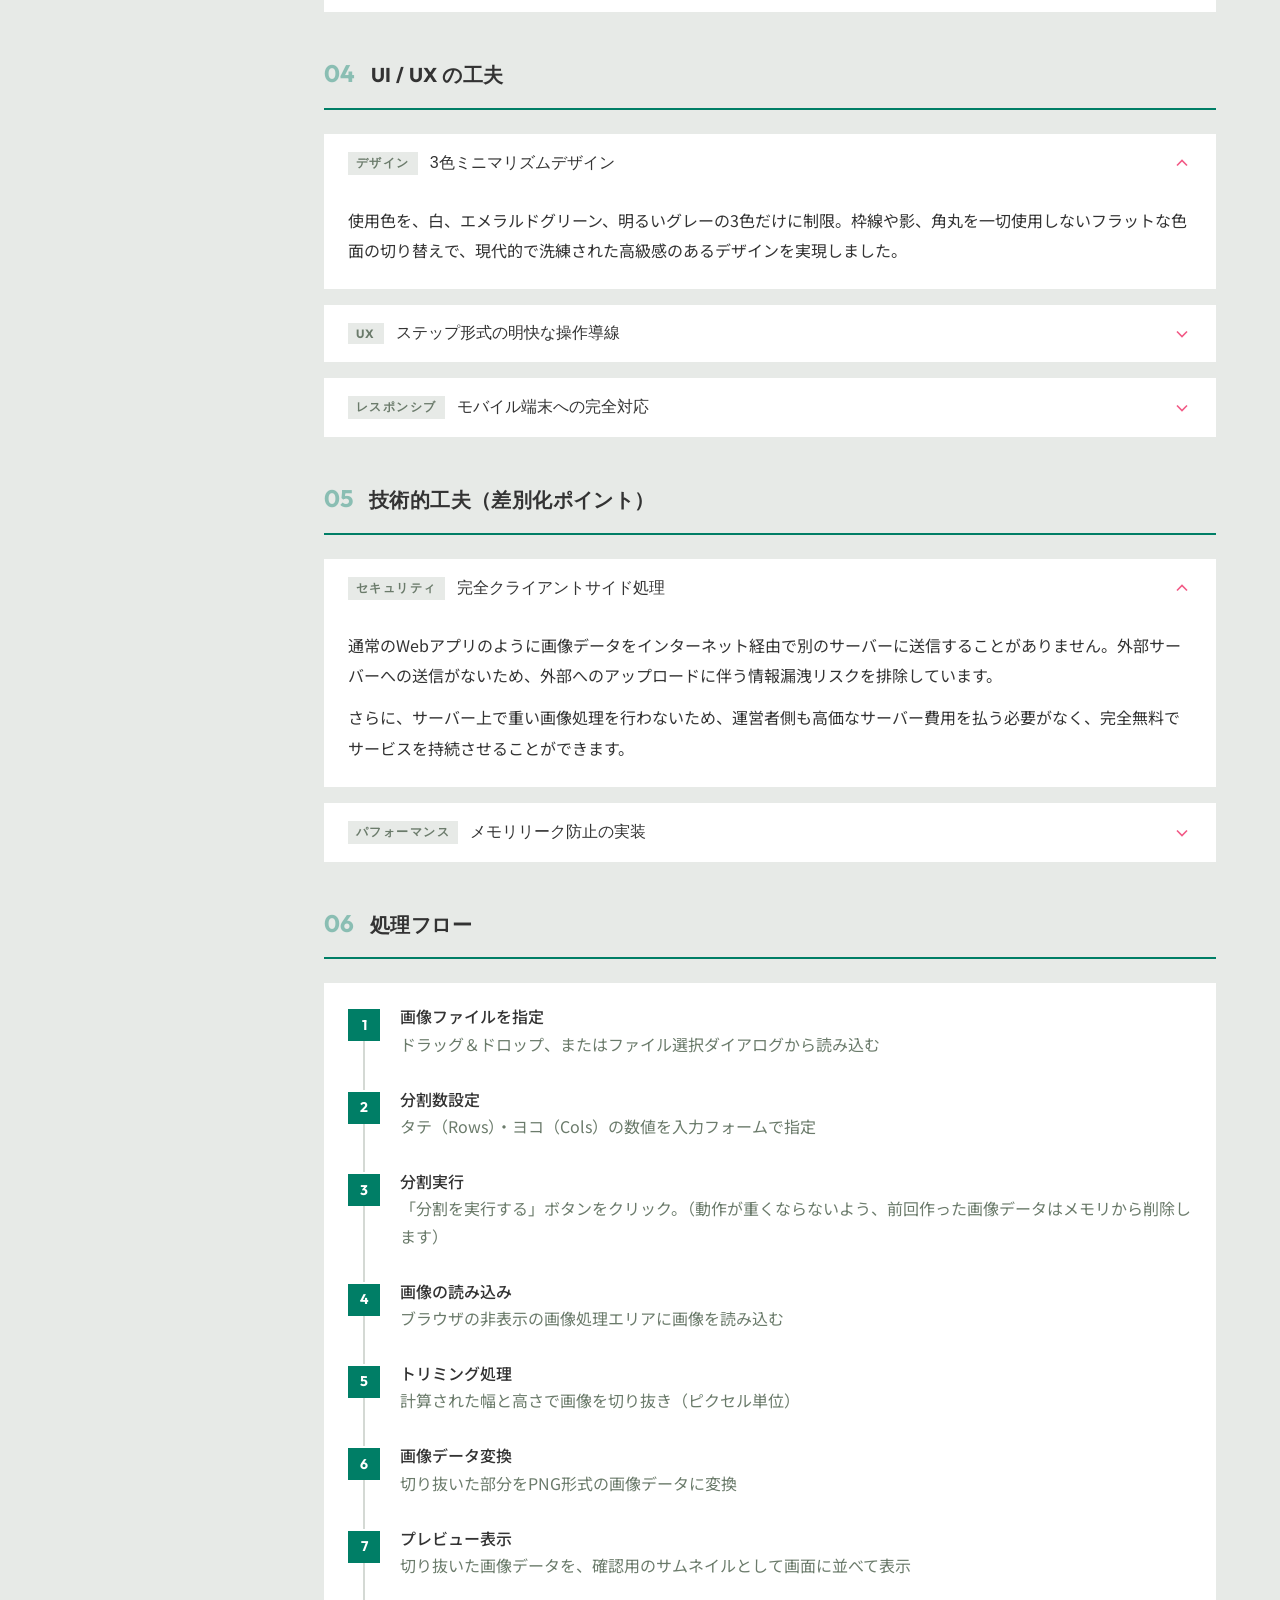
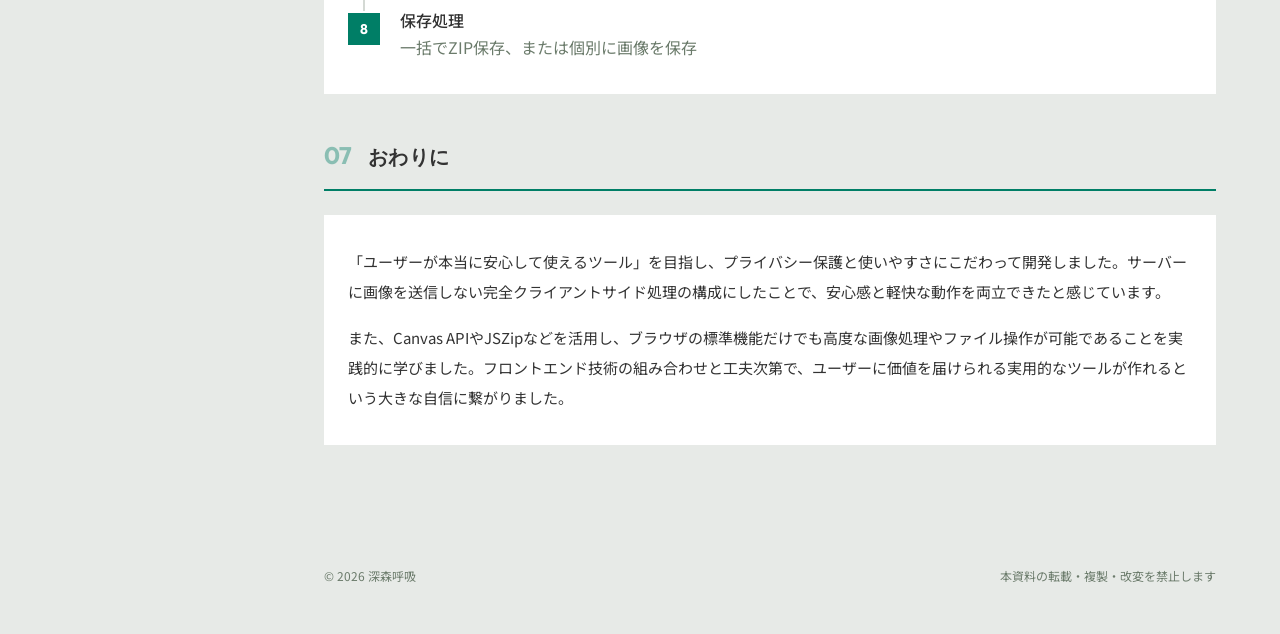
==== commit 77924e30: "ファイル内容を更新済み" ====
--- a/spec.html
+++ b/spec.html
@@ -644,7 +644,7 @@
     .section-title { font-size: 16px; }
     .section-num { font-size: 18px; }
     .accordion__title, .flow-step__title { font-size: 14px; }
-    .accordion__body p, .spec-block li, .flow-step__desc, .app-card__table td { font-size: 14px; }
+    .accordion__body p, .spec-block li, .flow-step__desc, .app-card__table td, #sec-7 .section-body p { font-size: 14px; }
     .nav__item, .app-card__table th, .meta-badge__value, .tech-tag, .url-link, .flow-step__num { font-size: 13px; }
     .sidebar__doc-type, .nav__section-label, .nav__item-num, .meta-badge__label, .accordion__tag, .spec-block__label { font-size: 11px; }
     .content { padding: 24px 20px; }
@@ -1279,7 +1279,7 @@
           <h2 class="section-title" id="title-7">おわりに</h2>
         </div>
         <div class="section-body">
-          <div style="background: var(--color-base); padding: 32px 24px; line-height: 2.0;">
+          <div style="background: var(--color-base); padding: 32px 24px; line-height: 2.0; font-size: 15px;">
             <p style="margin-bottom: 16px;">「ユーザーが本当に安心して使えるツール」を目指し、プライバシー保護と使いやすさにこだわって開発しました。サーバーに画像を送信しない完全クライアントサイド処理の構成にしたことで、安心感と軽快な動作を両立できたと感じています。</p>
             <p>また、Canvas APIやJSZipなどを活用し、ブラウザの標準機能だけでも高度な画像処理やファイル操作が可能であることを実践的に学びました。フロントエンド技術の組み合わせと工夫次第で、ユーザーに価値を届けられる実用的なツールが作れるという大きな自信に繋がりました。</p>
           </div>
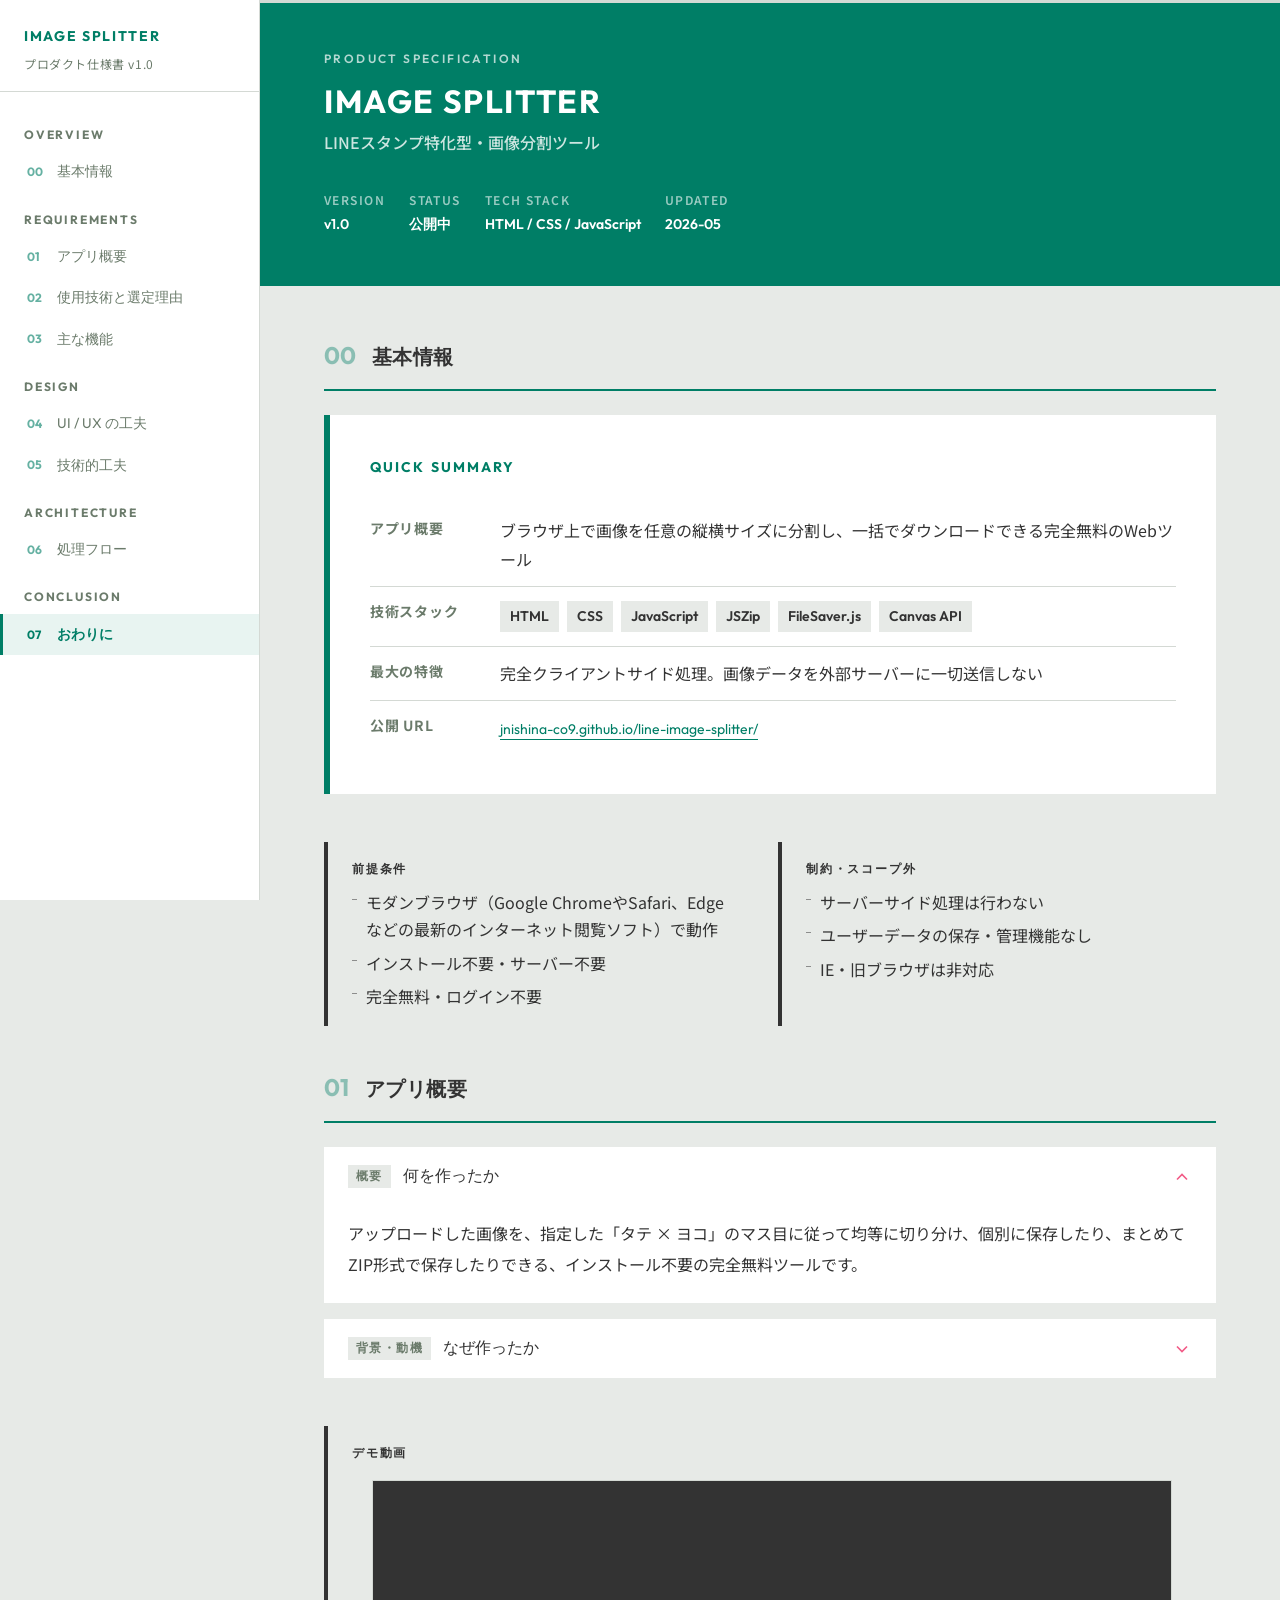
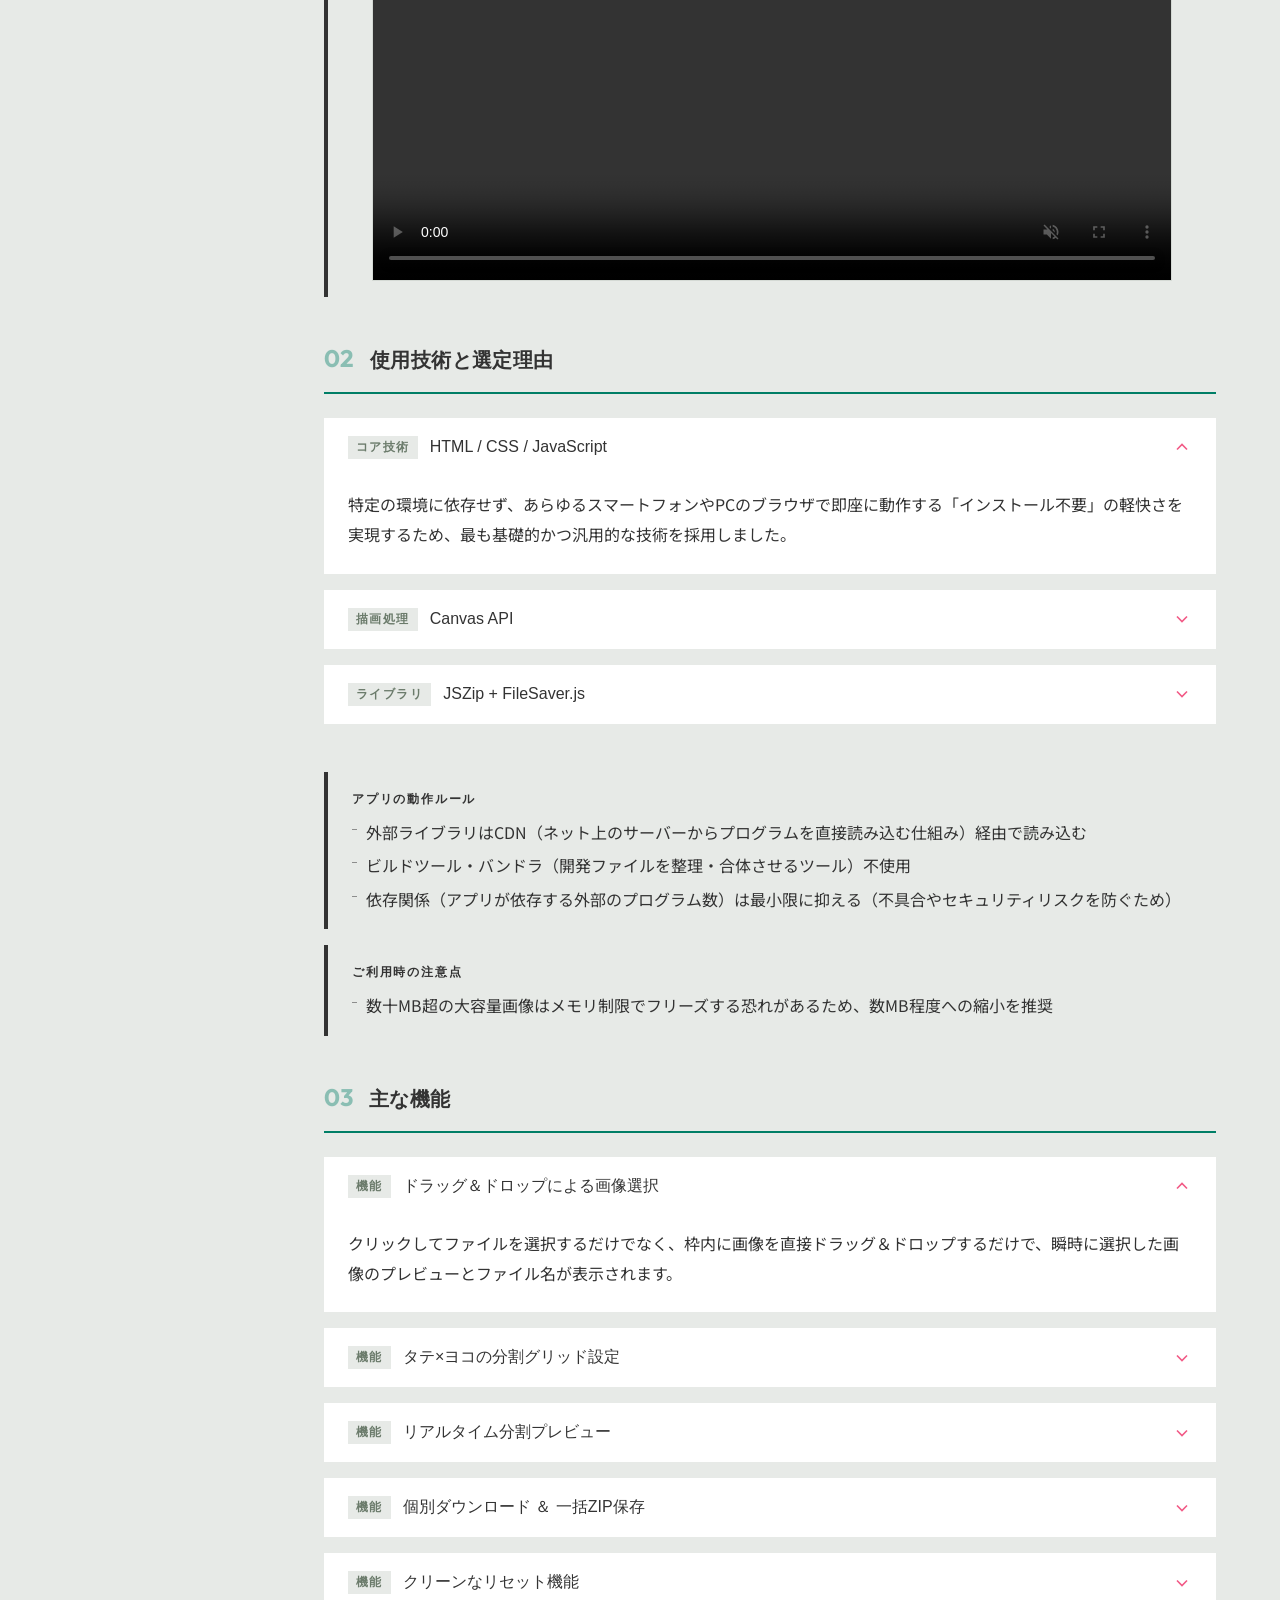
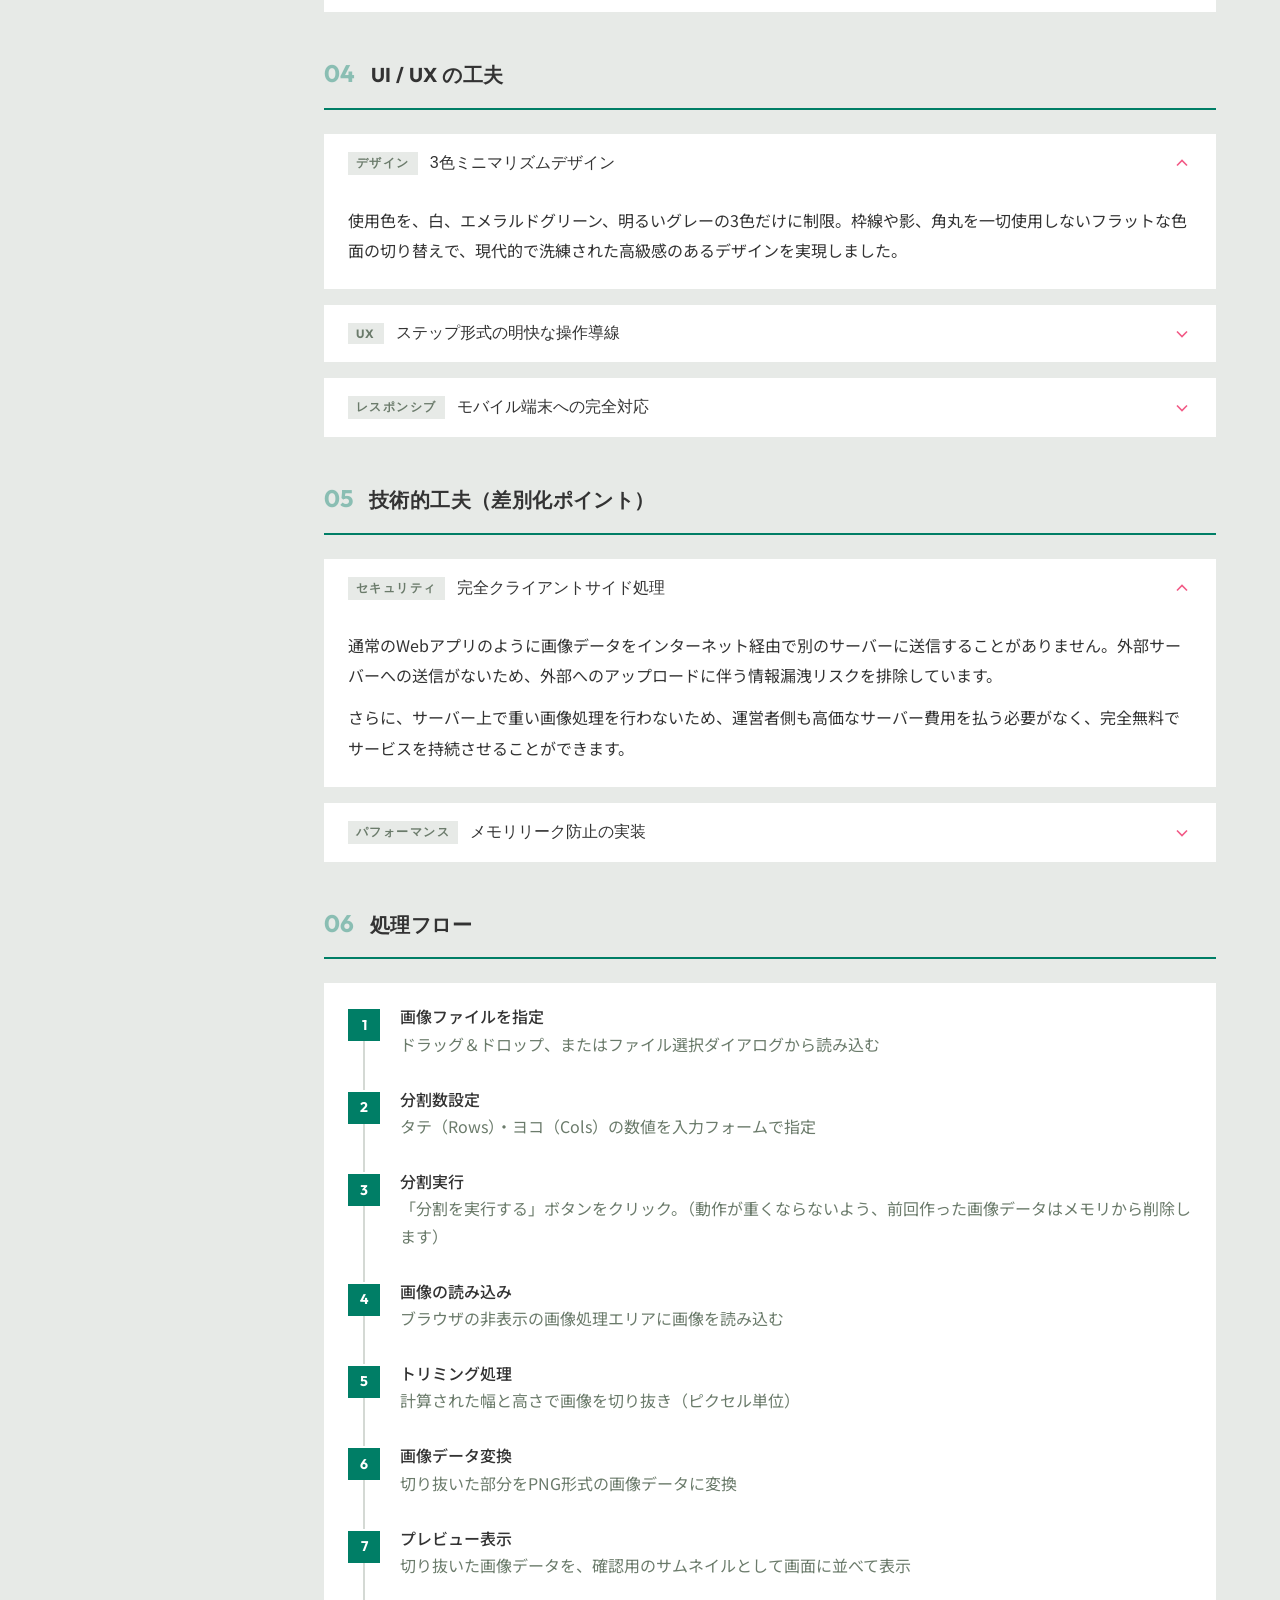
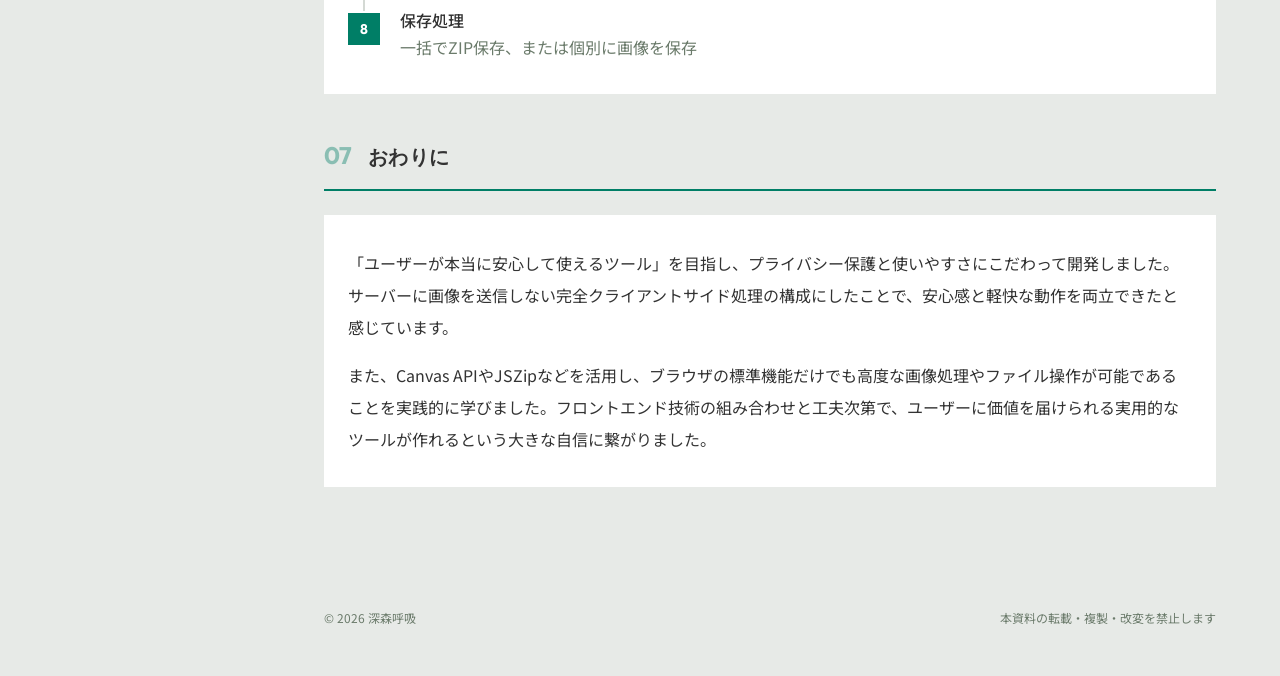
==== commit b6a209d4: "ファイル内容を更新済み" ====
--- a/spec.html
+++ b/spec.html
@@ -1279,7 +1279,7 @@
           <h2 class="section-title" id="title-7">おわりに</h2>
         </div>
         <div class="section-body">
-          <div style="background: var(--color-base); padding: 32px 24px; line-height: 2.0; font-size: 15px;">
+          <div style="background: var(--color-base); padding: 32px 24px; line-height: 2.0;">
             <p style="margin-bottom: 16px;">「ユーザーが本当に安心して使えるツール」を目指し、プライバシー保護と使いやすさにこだわって開発しました。サーバーに画像を送信しない完全クライアントサイド処理の構成にしたことで、安心感と軽快な動作を両立できたと感じています。</p>
             <p>また、Canvas APIやJSZipなどを活用し、ブラウザの標準機能だけでも高度な画像処理やファイル操作が可能であることを実践的に学びました。フロントエンド技術の組み合わせと工夫次第で、ユーザーに価値を届けられる実用的なツールが作れるという大きな自信に繋がりました。</p>
           </div>
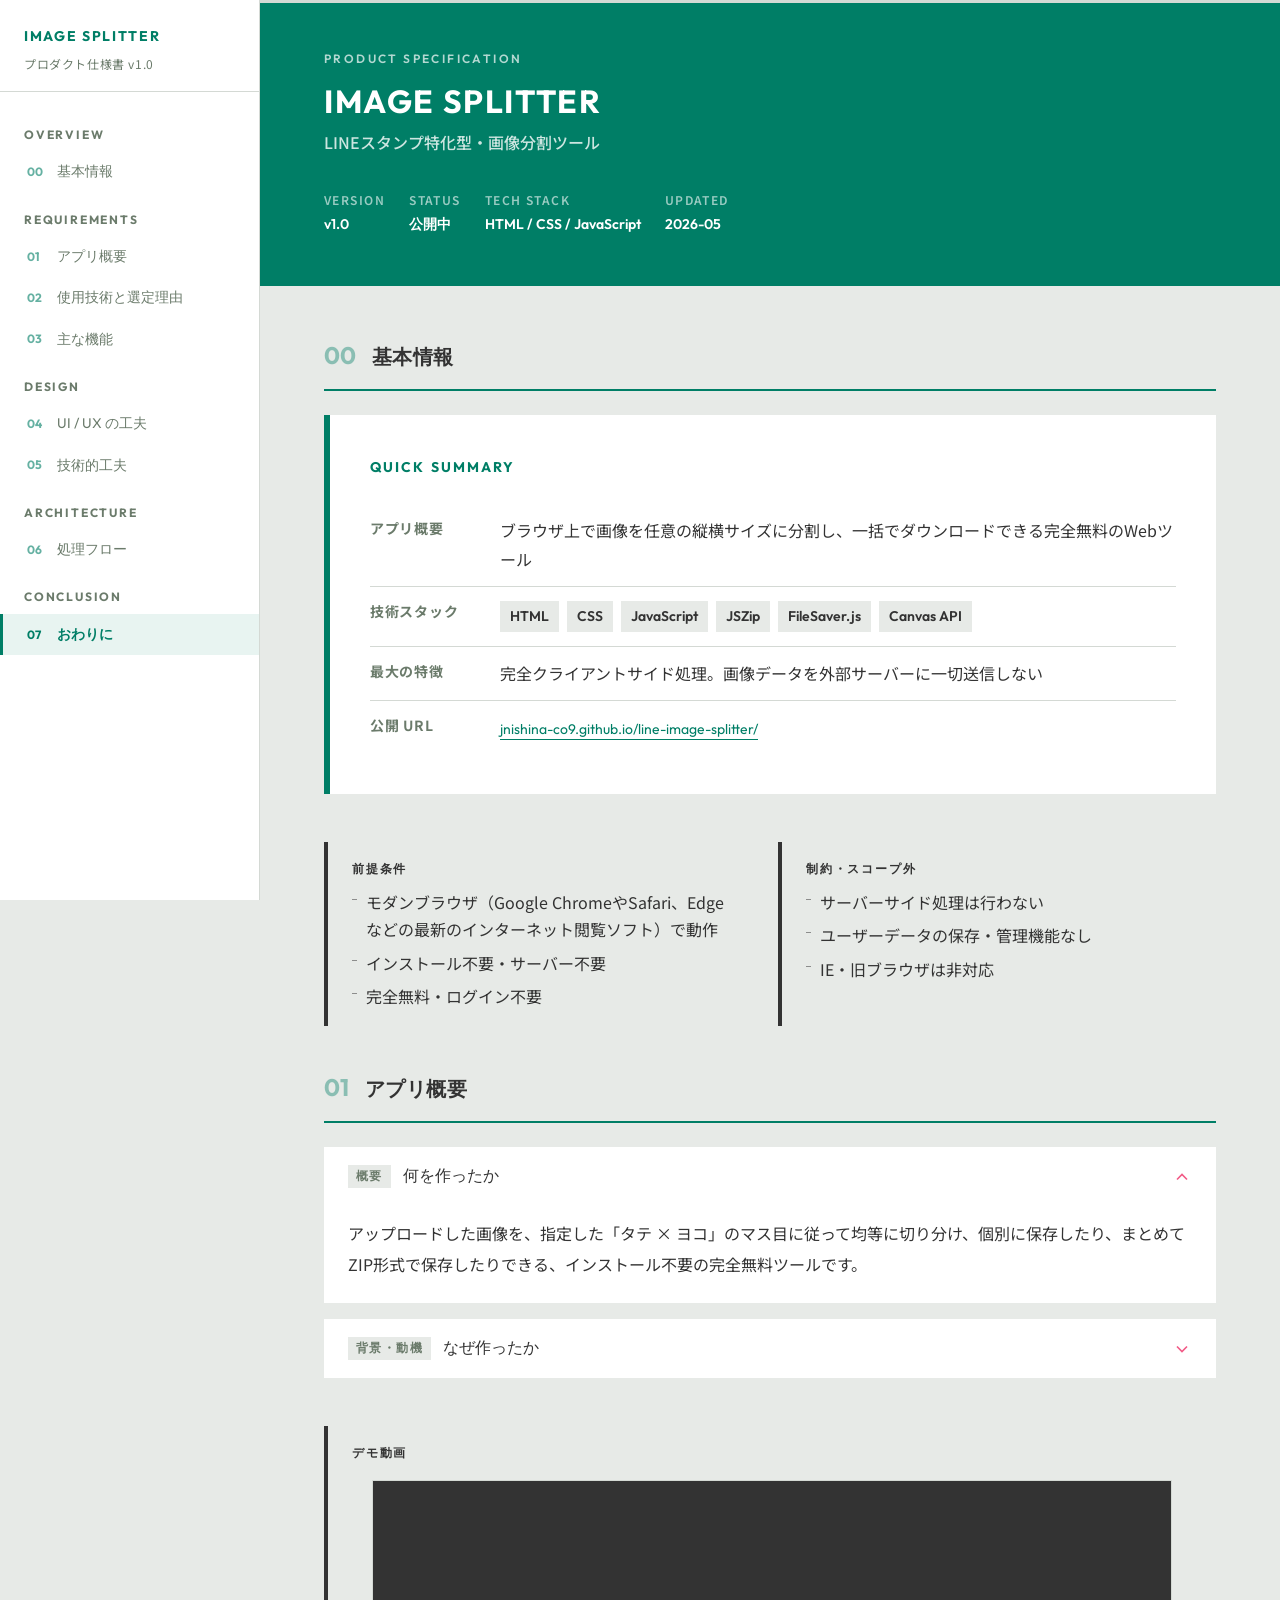
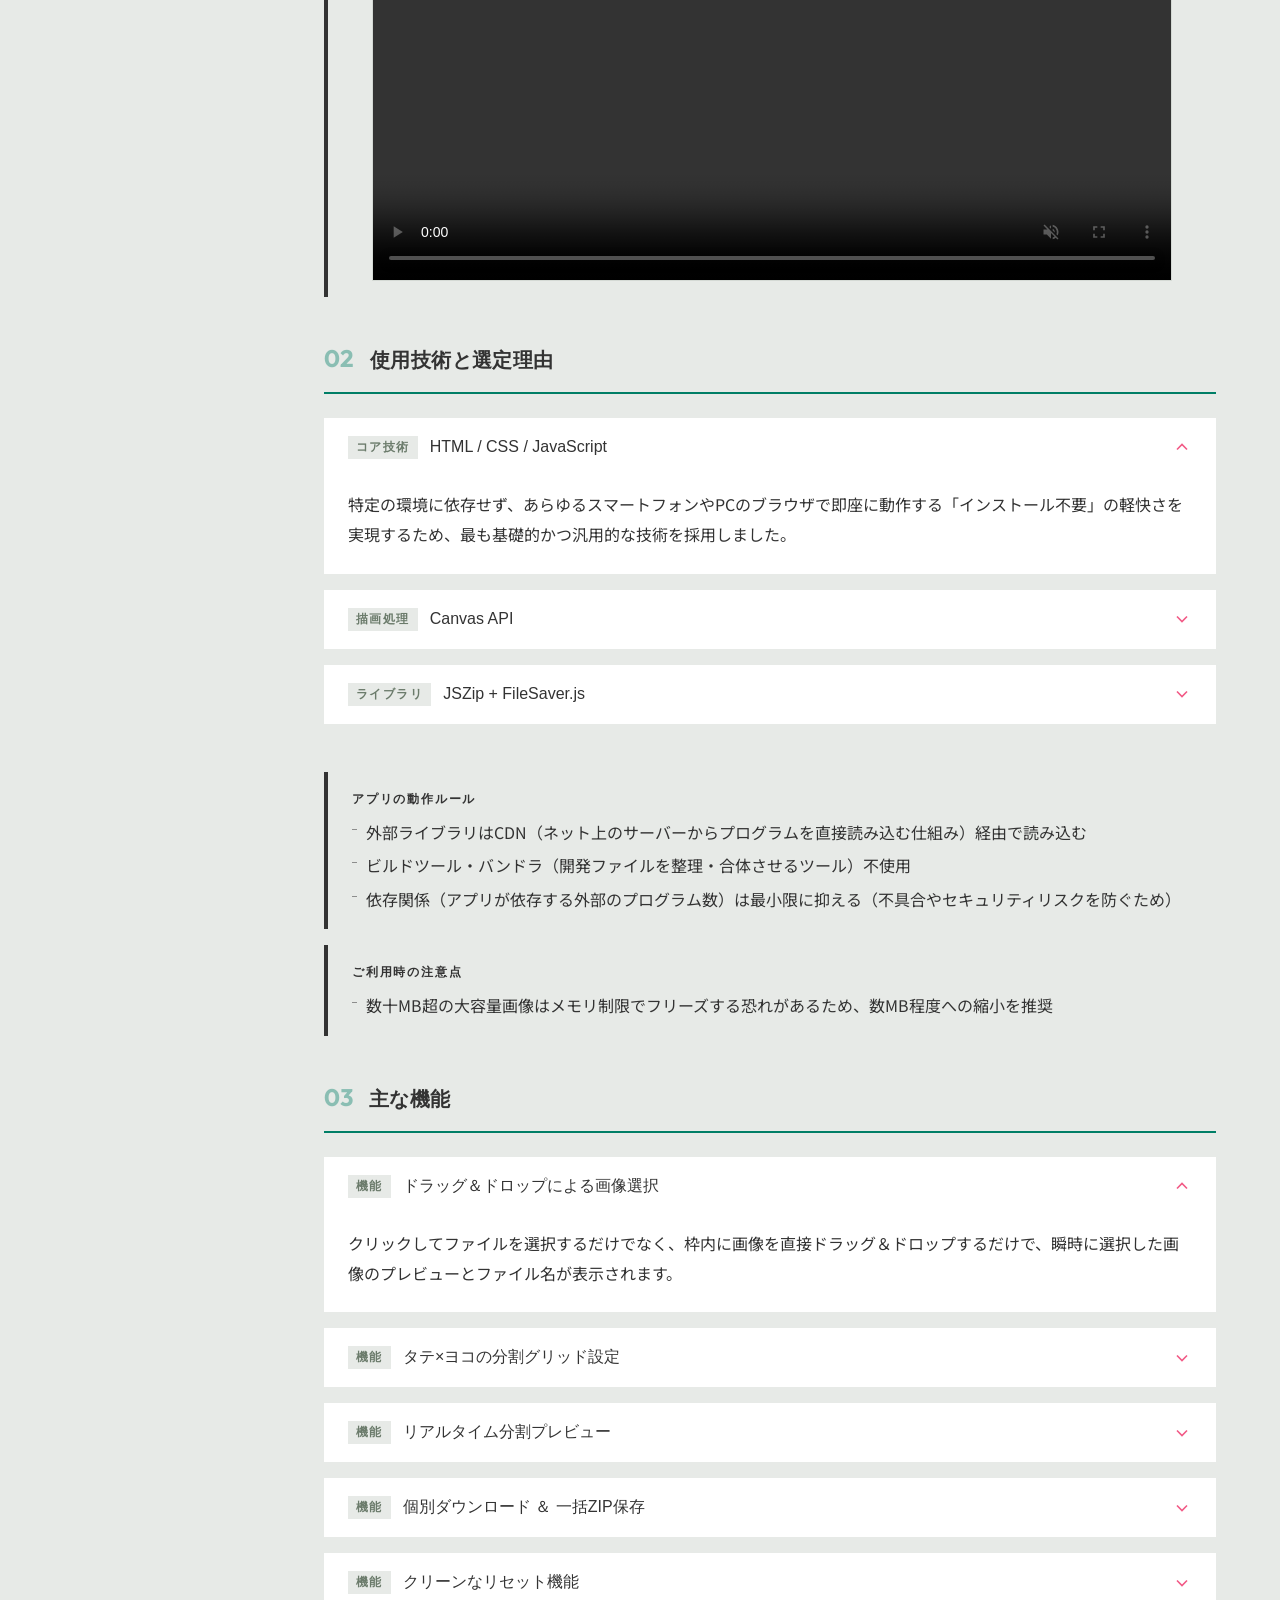
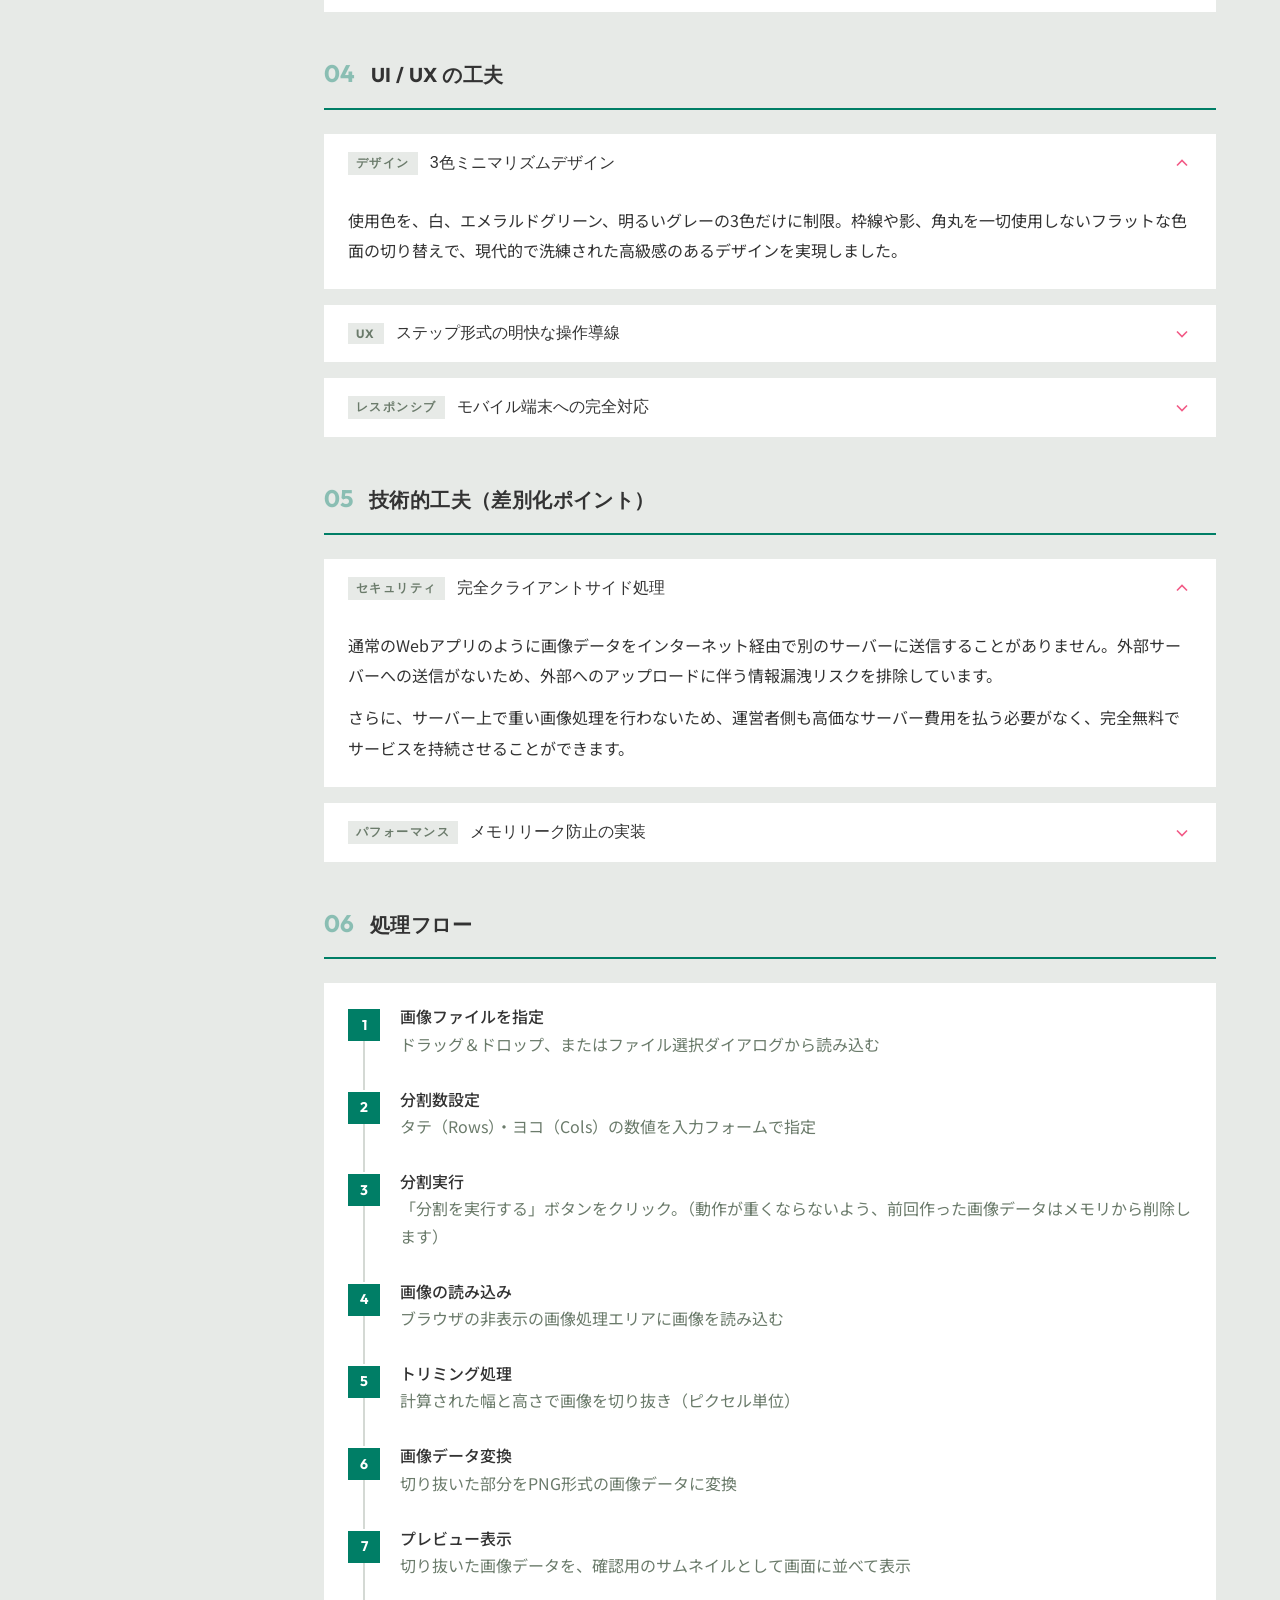
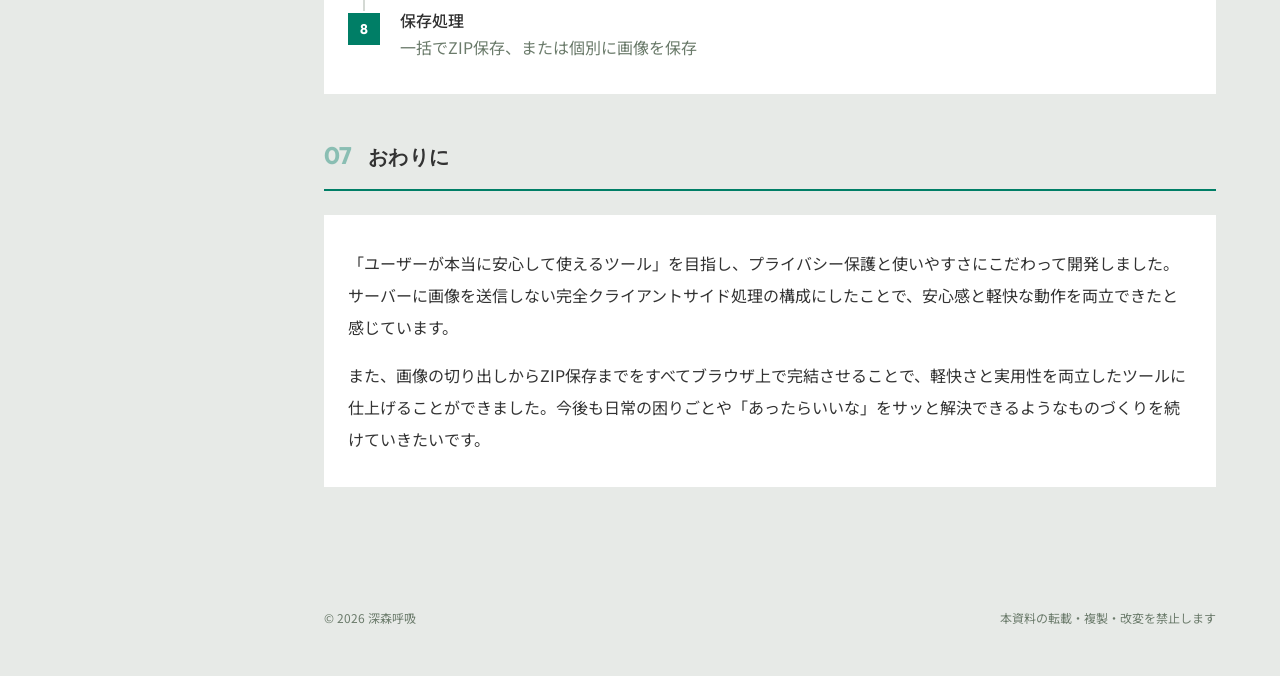
==== commit a181dc14: "ファイル内容を更新済み" ====
--- a/spec.html
+++ b/spec.html
@@ -3,8 +3,6 @@
 <head>
 <meta charset="UTF-8">
 <meta name="viewport" content="width=device-width, initial-scale=1.0">
-<link rel="icon" href="favicon.png" type="image/png">
-<link rel="apple-touch-icon" href="apple-touch-icon.png">
 <title>仕様書 | IMAGE SPLITTER</title>
 <link rel="preconnect" href="https://fonts.googleapis.com">
 <link rel="preconnect" href="https://fonts.gstatic.com" crossorigin>
@@ -1036,7 +1034,7 @@
               <svg class="accordion__icon" viewBox="0 0 24 24" fill="none" stroke="currentColor" stroke-width="2"><polyline points="6 9 12 15 18 9"/></svg>
             </button>
             <div class="accordion__body" id="body-3-2">
-              <p>分割数を「タテ（Rows）」「ヨコ（Cols）」の数値入力フォームで指定します（初期値はそれぞれ「3」）。誤った操作を防ぐため、1未満の数値は入力できない仕組みになっています。</p>
+              <p>分割数を「タテ（Rows）」「ヨコ（Cols）」の数値入力フォームで指定します（初期値はタテ「2」・ヨコ「4」）。用途に合わせて1〜50の範囲で自由に分割数を設定できます。</p>
             </div>
           </div>
 
@@ -1281,7 +1279,7 @@
         <div class="section-body">
           <div style="background: var(--color-base); padding: 32px 24px; line-height: 2.0;">
             <p style="margin-bottom: 16px;">「ユーザーが本当に安心して使えるツール」を目指し、プライバシー保護と使いやすさにこだわって開発しました。サーバーに画像を送信しない完全クライアントサイド処理の構成にしたことで、安心感と軽快な動作を両立できたと感じています。</p>
-            <p>また、Canvas APIやJSZipなどを活用し、ブラウザの標準機能だけでも高度な画像処理やファイル操作が可能であることを実践的に学びました。フロントエンド技術の組み合わせと工夫次第で、ユーザーに価値を届けられる実用的なツールが作れるという大きな自信に繋がりました。</p>
+            <p>また、画像の切り出しからZIP保存までをすべてブラウザ上で完結させることで、軽快さと実用性を両立したツールに仕上げることができました。今後も日常の困りごとや「あったらいいな」をサッと解決できるようなものづくりを続けていきたいです。</p>
           </div>
         </div>
       </section>
